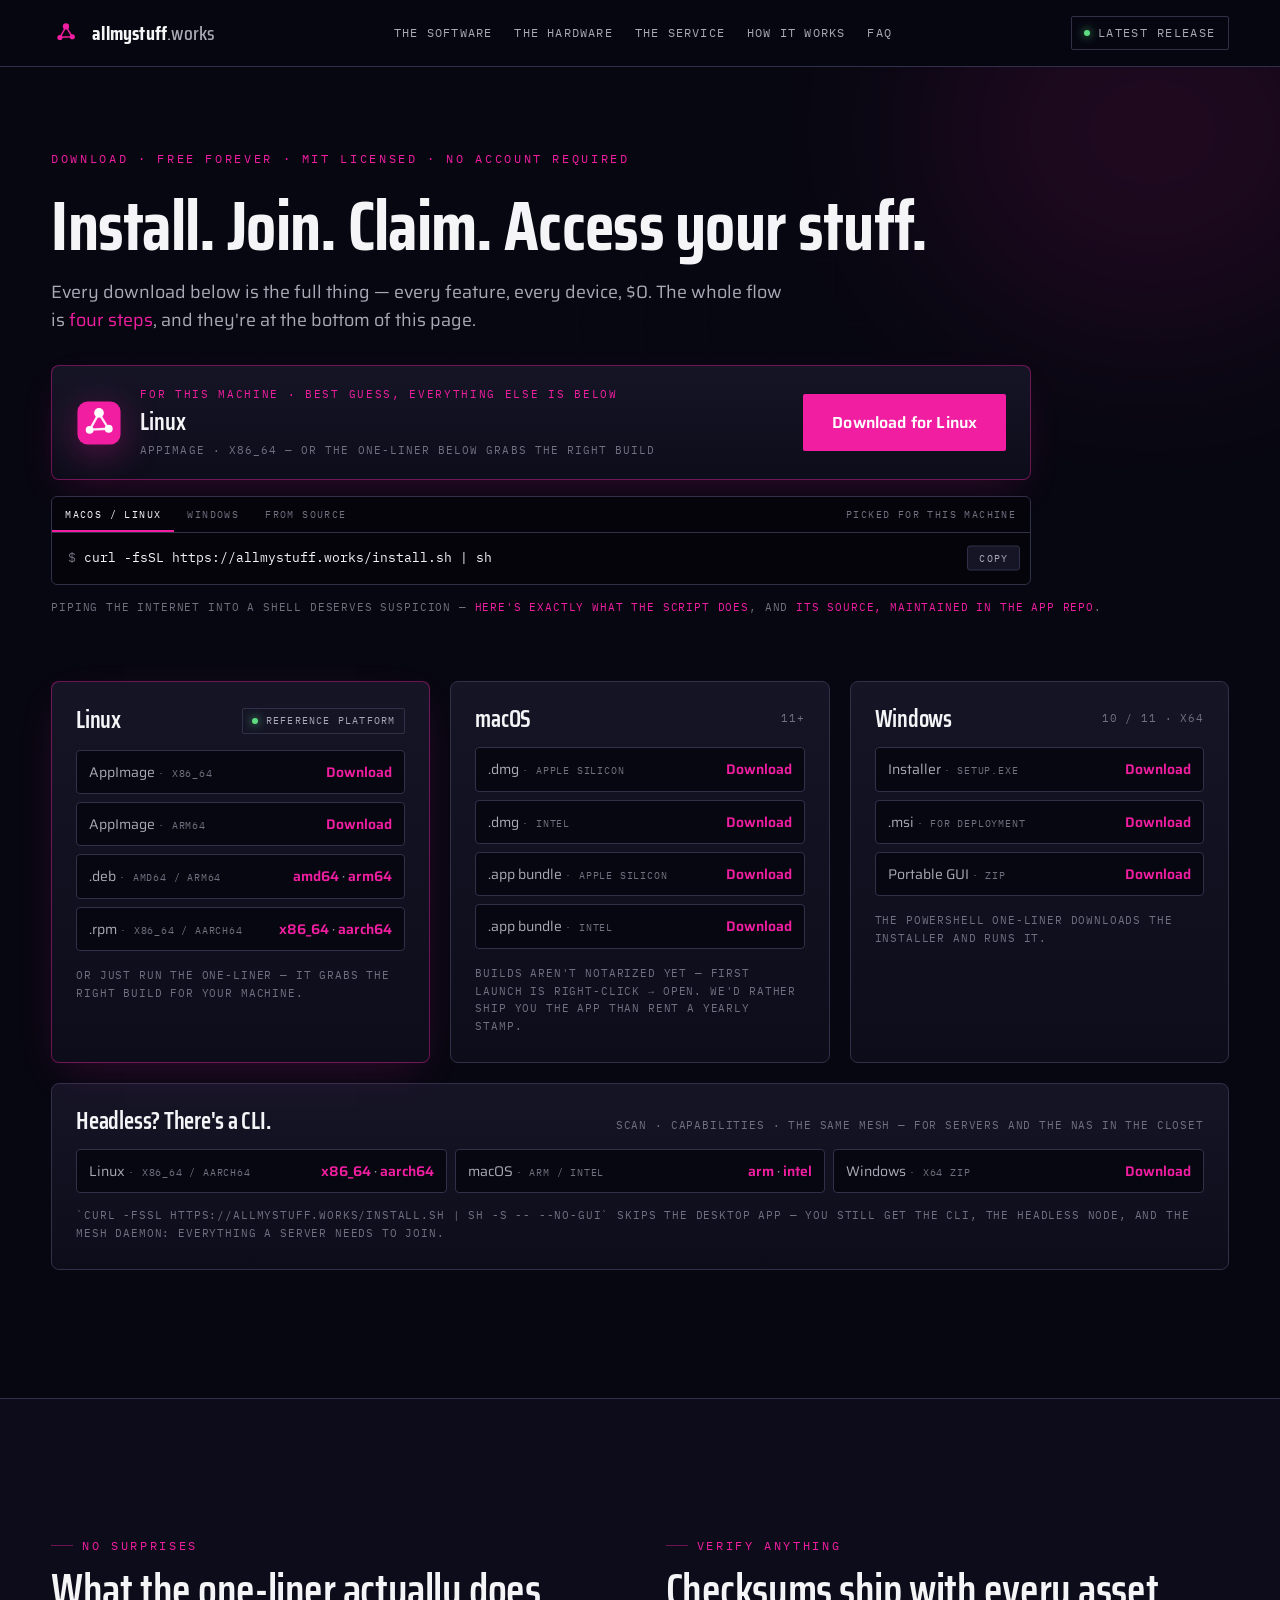
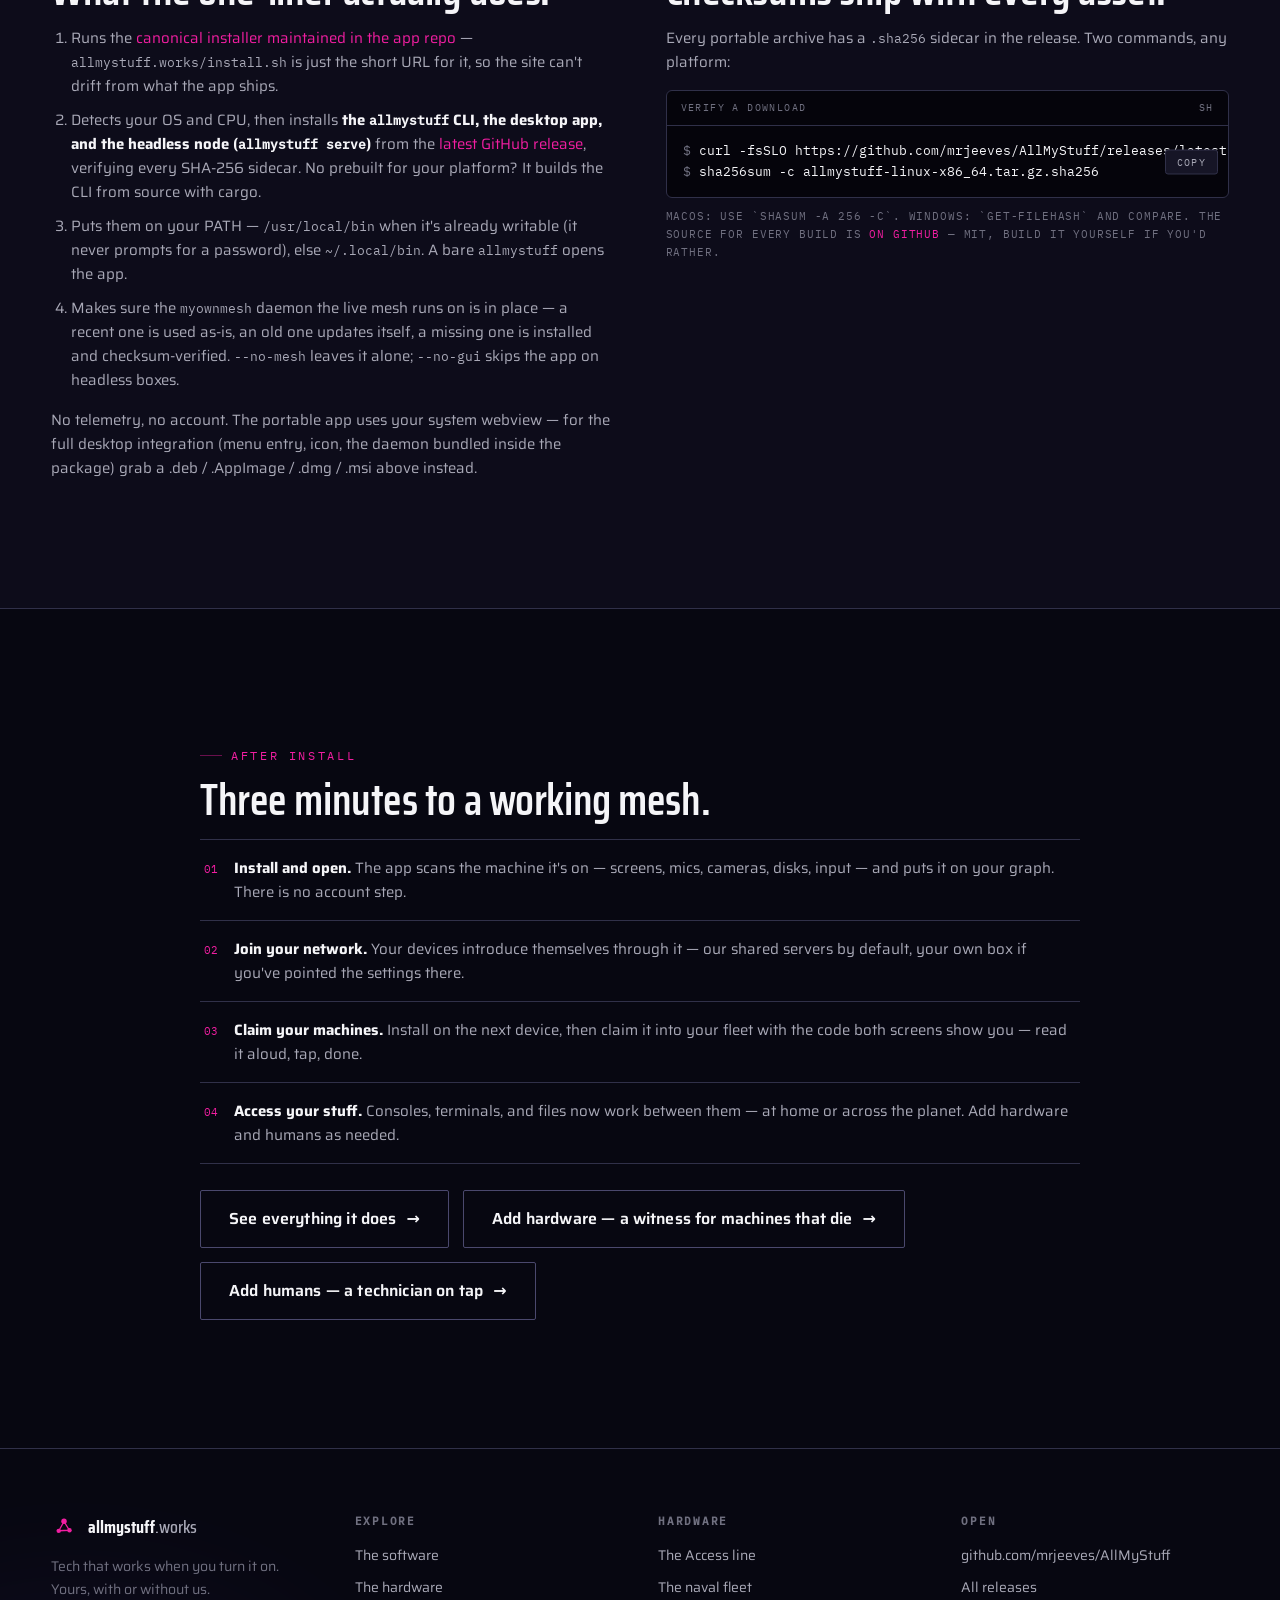
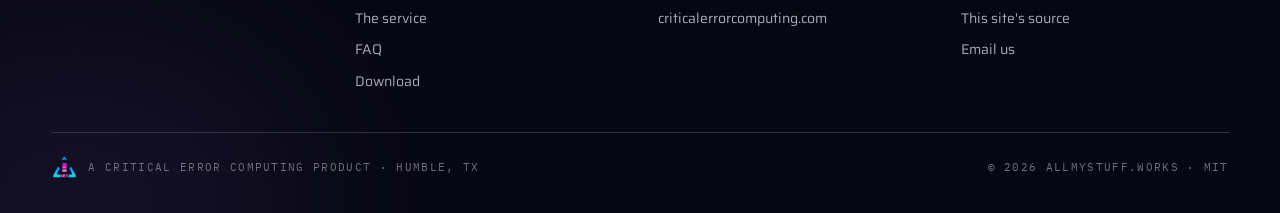
==== download/index.html @ 7040ae55 "Point the contact email at info@cec.direct hello@allmystuff.works → info@cec.direct everywhere: the " ====
<!DOCTYPE html>
<html lang="en">
<head>
<meta charset="utf-8">
<meta name="viewport" content="width=device-width, initial-scale=1">
<title>Download — allmystuff.works</title>
<meta name="description" content="Get AllMyStuff for Linux, macOS, or Windows. Free forever, MIT licensed, no account required. One-line install or direct downloads with checksums.">
<meta name="theme-color" content="#070711">
<link rel="icon" type="image/svg+xml" href="../favicon.svg">
<link rel="icon" sizes="48x48 32x32 16x16" href="../favicon.ico">
<link rel="apple-touch-icon" href="../apple-touch-icon.png">
<meta property="og:type" content="website">
<meta property="og:title" content="Download AllMyStuff — free forever">
<meta property="og:description" content="One app for every machine you own. Linux, macOS, Windows. No account required, no card, MIT licensed.">
<meta property="og:url" content="https://allmystuff.works/download/">
<meta property="og:image" content="https://allmystuff.works/og.png">
<link rel="stylesheet" href="../ds/cec/tokens/fonts.css">
<link rel="stylesheet" href="../ds/cec/tokens/colors.css">
<link rel="stylesheet" href="../ds/cec/tokens/typography.css">
<link rel="stylesheet" href="../ds/cec/tokens/spacing.css">
<link rel="stylesheet" href="../ds/cec/tokens/base.css">
<link rel="stylesheet" href="../ds/cec/styles.css">
<style>
  body { margin: 0; background: oklch(0.135 0.022 285); }
  .dl-card { background: linear-gradient(180deg, var(--surface), var(--bg-2)); border: 1px solid var(--border); border-radius: 8px; padding: 26px 24px; display: flex; flex-direction: column; gap: 16px; }
  .dl-card h3 { font-family: var(--font-display); font-size: 24px; font-weight: 600; margin: 0; }
  .dl-list { display: grid; gap: 8px; }
  .dl-row { display: flex; align-items: center; justify-content: space-between; gap: 12px; padding: 10px 12px; background: var(--bg); border: 1px solid var(--border); border-radius: 4px; font-size: 14px; color: var(--dim); }
  .dl-row a { color: var(--accent); font-weight: 600; white-space: nowrap; }
  .dl-row .meta { font-family: var(--font-mono); font-size: 10px; letter-spacing: 0.08em; text-transform: uppercase; color: var(--faint); }
  .cmd { background: oklch(0.115 0.018 285); border: 1px solid var(--border); border-radius: 6px; overflow: hidden; }
  .cmd .head { display: flex; align-items: center; justify-content: space-between; padding: 9px 14px; border-bottom: 1px solid var(--border); font-family: var(--font-mono); font-size: 10px; letter-spacing: 0.14em; text-transform: uppercase; color: var(--faint); }
  .cmd .body { padding: 15px 16px; font-family: var(--font-mono); font-size: 13px; color: var(--text); overflow-x: auto; white-space: nowrap; }
  .cmd .body .p { color: var(--faint); }
  .note { font-family: var(--font-mono); font-size: 10.5px; letter-spacing: 0.08em; text-transform: uppercase; color: var(--faint); line-height: 1.7; }

  /* ---- Install tabs + copy buttons (the myownmesh.net wiring) ---- */
  #oneliner { margin-top: 30px; max-width: 980px; }
  #for-you:not([hidden]) + #oneliner { margin-top: 16px; }
  .term-tab { appearance: none; background: none; border: none; border-bottom: 2px solid transparent; cursor: pointer; font-family: var(--font-mono); font-size: 10px; letter-spacing: 0.14em; text-transform: uppercase; color: var(--faint); padding: 11px 13px 9px; }
  .term-tab:hover { color: var(--dim); }
  .term-tab[aria-selected="true"] { color: var(--text); border-bottom-color: var(--accent); }
  .term-tab[aria-selected="true"]:hover { color: var(--text); }
  .snippet { display: none; position: relative; }
  .snippet.active { display: block; }
  .snippet .body { padding-right: 96px; }
  .copy-btn { position: absolute; top: 50%; right: 10px; transform: translateY(-50%); appearance: none; background: var(--surface); border: 1px solid var(--border); border-radius: 3px; cursor: pointer; font-family: var(--font-mono); font-size: 10px; letter-spacing: 0.12em; text-transform: uppercase; color: var(--dim); padding: 5px 11px; transition: color var(--dur-fast) ease, border-color var(--dur-fast) ease; }
  .copy-btn:hover { color: var(--text); border-color: var(--border-bright); }
  .copy-btn.copied { color: var(--ok); border-color: var(--ok); }
</style>
</head>
<body>
<div style="min-height: 100vh; background: var(--bg); color: var(--text); font-family: var(--font-body); overflow-x: clip;">

  <!-- ════════ NAV ════════ -->
  <nav style="position: sticky; top: 0; z-index: 50; background: oklch(0.135 0.022 285 / 0.74); backdrop-filter: blur(14px) saturate(1.2); border-bottom: 1px solid var(--border);">
    <div class="wrap" style="display: flex; align-items: center; justify-content: space-between; height: 66px; gap: 18px;">
      <a href="../" style="display: flex; align-items: center; gap: 11px;">
        <svg viewBox="0 0 256 256" aria-hidden="true" style="width: 30px; height: 30px; color: var(--accent);">
          <g stroke="currentColor" stroke-width="13" fill="none" stroke-linecap="round">
            <path d="M128 74 L77 165 M128 74 L181 160 M77 165 L181 160"></path>
          </g>
          <circle cx="128" cy="72" r="27" fill="currentColor"></circle>
          <circle cx="76" cy="166" r="22" fill="currentColor"></circle>
          <circle cx="182" cy="160" r="22" fill="currentColor"></circle>
        </svg>
        <span style="font-family: var(--font-display); font-weight: 700; font-size: 20px; letter-spacing: 0.01em;">allmystuff<span style="color: var(--dim); font-weight: 500;">.works</span></span>
      </a>
      <div style="display: flex; gap: 22px; align-items: center;">
        <a href="../software/" style="font-family: var(--font-mono); font-size: 12px; letter-spacing: 0.1em; text-transform: uppercase; color: var(--dim);">The software</a>
        <a href="../hardware/" style="font-family: var(--font-mono); font-size: 12px; letter-spacing: 0.1em; text-transform: uppercase; color: var(--dim);">The hardware</a>
        <a href="../service/" style="font-family: var(--font-mono); font-size: 12px; letter-spacing: 0.1em; text-transform: uppercase; color: var(--dim);">The service</a>
        <a href="../layers/" style="font-family: var(--font-mono); font-size: 12px; letter-spacing: 0.1em; text-transform: uppercase; color: var(--dim);">How it works</a>
        <a href="../faq/" style="font-family: var(--font-mono); font-size: 12px; letter-spacing: 0.1em; text-transform: uppercase; color: var(--dim);">FAQ</a>
      </div>
      <div style="display: flex; gap: 12px; align-items: center;">
        <a class="chip" href="https://github.com/mrjeeves/AllMyStuff" title="View AllMyStuff on GitHub"><span class="dot"></span><span id="rel-version">latest release</span></a>
      </div>
    </div>
  </nav>

  <!-- ════════ HERO ════════ -->
  <header style="position: relative; padding: clamp(48px, 6vw, 84px) 0 clamp(40px, 5vw, 64px); overflow: hidden;">
    <div class="grid-bg"></div>
    <div class="glow" style="width: 460px; height: 400px; right: -8%; top: -22%; background: var(--accent); opacity: 0.10;"></div>
    <div class="wrap" style="position: relative; z-index: 2;">
      <span class="eyebrow no-rule">Download · free forever · MIT licensed · no account required</span>
      <h1 style="font-family: var(--font-display); font-weight: 700; font-size: clamp(40px, 5.4vw, 76px); line-height: 1.02; letter-spacing: -0.01em; margin: 20px 0 18px; text-wrap: pretty;">Install. Join. Claim. Access your stuff.</h1>
      <p class="lede" style="max-width: 62ch;">Every download below is the full thing — every feature, every device, $0. The whole flow is <a href="#after" style="color: var(--accent);">four steps</a>, and they're at the bottom of this page.</p>

      <!-- For this machine — filled in by the platform sniff at the bottom of the
           page; stays hidden on phones and anything it can't read confidently. -->
      <div id="for-you" hidden style="margin-top: 30px; max-width: 980px;">
        <div style="background: linear-gradient(180deg, var(--surface), var(--bg-2)); border: 1px solid var(--accent-line); border-radius: 8px; padding: 20px 24px; box-shadow: 0 14px 40px -12px oklch(0.64 0.255 350 / 0.2); display: flex; align-items: center; gap: 18px; flex-wrap: wrap;">
          <svg viewBox="0 0 256 256" aria-hidden="true" style="width: 46px; height: 46px; flex-shrink: 0; filter: drop-shadow(0 8px 18px oklch(0.64 0.255 350 / 0.35));">
            <rect x="8" y="8" width="240" height="240" rx="56" fill="var(--accent)"></rect>
            <g stroke="#ffffff" stroke-width="13" fill="none" stroke-linecap="round" opacity="0.9">
              <path d="M128 74 L77 165 M128 74 L181 160 M77 165 L181 160"></path>
            </g>
            <circle cx="128" cy="72" r="27" fill="#ffffff"></circle>
            <circle cx="76" cy="166" r="22" fill="#ffffff"></circle>
            <circle cx="182" cy="160" r="22" fill="#ffffff"></circle>
          </svg>
          <div style="min-width: 0; flex: 1;">
            <div style="font-family: var(--font-mono); font-size: 10.5px; letter-spacing: 0.16em; text-transform: uppercase; color: var(--accent); margin-bottom: 6px;">for this machine · best guess, everything else is below</div>
            <div id="fy-name" style="font-family: var(--font-display); font-size: 24px; font-weight: 600; line-height: 1.1;"></div>
            <div id="fy-meta" style="font-family: var(--font-mono); font-size: 10.5px; letter-spacing: 0.1em; text-transform: uppercase; color: var(--faint); margin-top: 7px;"></div>
          </div>
          <div style="display: flex; gap: 14px; align-items: center; flex-wrap: wrap;">
            <a class="btn btn-primary" id="fy-btn" href="https://github.com/mrjeeves/AllMyStuff/releases/latest">Download</a>
            <a id="fy-alt" hidden href="https://github.com/mrjeeves/AllMyStuff/releases/latest" style="font-family: var(--font-mono); font-size: 11px; letter-spacing: 0.1em; text-transform: uppercase; color: var(--accent);"></a>
          </div>
        </div>
      </div>

      <!-- The one-liner — tabs default to this machine's platform, every snippet
           carries its own copy button. Same wiring as myownmesh.net. -->
      <div id="oneliner" class="cmd">
        <div class="head" style="padding: 0 14px 0 0; flex-wrap: wrap;">
          <div role="tablist" aria-label="Pick your install method" style="display: flex;">
            <button type="button" class="term-tab" data-os="unix" role="tab" aria-selected="true">macOS / Linux</button>
            <button type="button" class="term-tab" data-os="windows" role="tab" aria-selected="false">Windows</button>
            <button type="button" class="term-tab" data-os="source" role="tab" aria-selected="false">From source</button>
          </div>
          <span>picked for this machine</span>
        </div>
        <div class="snippet active" data-os="unix" role="tabpanel" aria-label="macOS / Linux install command">
          <div class="body"><span class="p">$</span> curl -fsSL https://allmystuff.works/install.sh | sh</div>
          <button type="button" class="copy-btn" data-copy="curl -fsSL https://allmystuff.works/install.sh | sh" aria-label="Copy install command">copy</button>
        </div>
        <div class="snippet" data-os="windows" role="tabpanel" aria-label="Windows install command">
          <div class="body"><span class="p">PS&gt;</span> irm https://allmystuff.works/install.ps1 | iex</div>
          <button type="button" class="copy-btn" data-copy="irm https://allmystuff.works/install.ps1 | iex" aria-label="Copy install command">copy</button>
        </div>
        <div class="snippet" data-os="source" role="tabpanel" aria-label="Build from source">
          <div class="body"><span class="p">$</span> git clone https://github.com/mrjeeves/AllMyStuff<br><span class="p">$</span> cd AllMyStuff<br><span class="p">$</span> cargo install --path crates/allmystuff-cli</div>
          <button type="button" class="copy-btn" data-copy="git clone https://github.com/mrjeeves/AllMyStuff&#10;cd AllMyStuff&#10;cargo install --path crates/allmystuff-cli" aria-label="Copy build commands">copy</button>
        </div>
      </div>
      <p class="note" style="margin-top: 14px;">Piping the internet into a shell deserves suspicion — <a href="#script" style="color: var(--accent);">here's exactly what the script does</a>, and <a href="https://github.com/mrjeeves/AllMyStuff/blob/main/scripts/install.sh" style="color: var(--accent);">its source, maintained in the app repo</a>.</p>
    </div>
  </header>

  <!-- ════════ PLATFORMS ════════ -->
  <section class="section" style="padding-top: 0;">
    <div class="wrap">
      <div style="display: grid; grid-template-columns: repeat(auto-fit, minmax(min(320px, 100%), 1fr)); gap: 20px; align-items: stretch;">

        <!-- Linux -->
        <div class="dl-card" style="border-color: var(--accent-line); box-shadow: 0 14px 40px -12px oklch(0.64 0.255 350 / 0.2);">
          <div style="display: flex; align-items: center; justify-content: space-between; gap: 10px;">
            <h3>Linux</h3>
            <span class="chip" style="padding: 4px 9px; font-size: 10px;"><span class="dot"></span>Reference platform</span>
          </div>
          <div class="dl-list">
            <div class="dl-row"><span>AppImage <span class="meta">· x86_64</span></span><a data-asset-end="_amd64.AppImage" href="https://github.com/mrjeeves/AllMyStuff/releases/latest">Download</a></div>
            <div class="dl-row"><span>AppImage <span class="meta">· arm64</span></span><a data-asset-end="_aarch64.AppImage" href="https://github.com/mrjeeves/AllMyStuff/releases/latest">Download</a></div>
            <div class="dl-row"><span>.deb <span class="meta">· amd64 / arm64</span></span><span><a data-asset-end="_amd64.deb" href="https://github.com/mrjeeves/AllMyStuff/releases/latest">amd64</a> · <a data-asset-end="_arm64.deb" href="https://github.com/mrjeeves/AllMyStuff/releases/latest">arm64</a></span></div>
            <div class="dl-row"><span>.rpm <span class="meta">· x86_64 / aarch64</span></span><span><a data-asset-end=".x86_64.rpm" href="https://github.com/mrjeeves/AllMyStuff/releases/latest">x86_64</a> · <a data-asset-end=".aarch64.rpm" href="https://github.com/mrjeeves/AllMyStuff/releases/latest">aarch64</a></span></div>
          </div>
          <p class="note" style="margin: 0;">Or just run the one-liner — it grabs the right build for your machine.</p>
        </div>

        <!-- macOS -->
        <div class="dl-card">
          <div style="display: flex; align-items: center; justify-content: space-between; gap: 10px;">
            <h3>macOS</h3>
            <span class="note">11+</span>
          </div>
          <div class="dl-list">
            <div class="dl-row"><span>.dmg <span class="meta">· Apple silicon</span></span><a data-asset-end="_aarch64.dmg" href="https://github.com/mrjeeves/AllMyStuff/releases/latest">Download</a></div>
            <div class="dl-row"><span>.dmg <span class="meta">· Intel</span></span><a data-asset-end="_x64.dmg" href="https://github.com/mrjeeves/AllMyStuff/releases/latest">Download</a></div>
            <div class="dl-row"><span>.app bundle <span class="meta">· Apple silicon</span></span><a href="https://github.com/mrjeeves/AllMyStuff/releases/latest/download/AllMyStuff_aarch64.app.tar.gz">Download</a></div>
            <div class="dl-row"><span>.app bundle <span class="meta">· Intel</span></span><a href="https://github.com/mrjeeves/AllMyStuff/releases/latest/download/AllMyStuff_x64.app.tar.gz">Download</a></div>
          </div>
          <p class="note" style="margin: 0;">Builds aren't notarized yet — first launch is right-click → Open. We'd rather ship you the app than rent a yearly stamp.</p>
        </div>

        <!-- Windows -->
        <div class="dl-card">
          <div style="display: flex; align-items: center; justify-content: space-between; gap: 10px;">
            <h3>Windows</h3>
            <span class="note">10 / 11 · x64</span>
          </div>
          <div class="dl-list">
            <div class="dl-row"><span>Installer <span class="meta">· setup.exe</span></span><a data-asset-end="-setup.exe" href="https://github.com/mrjeeves/AllMyStuff/releases/latest">Download</a></div>
            <div class="dl-row"><span>.msi <span class="meta">· for deployment</span></span><a data-asset-end="_en-US.msi" href="https://github.com/mrjeeves/AllMyStuff/releases/latest">Download</a></div>
            <div class="dl-row"><span>Portable GUI <span class="meta">· zip</span></span><a href="https://github.com/mrjeeves/AllMyStuff/releases/latest/download/allmystuff-gui-windows-x86_64.zip">Download</a></div>
          </div>
          <p class="note" style="margin: 0;">The PowerShell one-liner downloads the installer and runs it.</p>
        </div>
      </div>

      <!-- CLI -->
      <div style="margin-top: 20px; background: linear-gradient(180deg, var(--surface), var(--bg-2)); border: 1px solid var(--border); border-radius: 8px; padding: 26px 24px;">
        <div style="display: flex; align-items: baseline; justify-content: space-between; gap: 14px; flex-wrap: wrap; margin-bottom: 14px;">
          <h3 style="font-family: var(--font-display); font-size: 24px; font-weight: 600; margin: 0;">Headless? There's a CLI.</h3>
          <span class="note">scan · capabilities · the same mesh — for servers and the NAS in the closet</span>
        </div>
        <div style="display: grid; grid-template-columns: repeat(auto-fit, minmax(min(280px, 100%), 1fr)); gap: 8px;">
          <div class="dl-row"><span>Linux <span class="meta">· x86_64 / aarch64</span></span><span><a href="https://github.com/mrjeeves/AllMyStuff/releases/latest/download/allmystuff-linux-x86_64.tar.gz">x86_64</a> · <a href="https://github.com/mrjeeves/AllMyStuff/releases/latest/download/allmystuff-linux-aarch64.tar.gz">aarch64</a></span></div>
          <div class="dl-row"><span>macOS <span class="meta">· arm / intel</span></span><span><a href="https://github.com/mrjeeves/AllMyStuff/releases/latest/download/allmystuff-macos-aarch64.tar.gz">arm</a> · <a href="https://github.com/mrjeeves/AllMyStuff/releases/latest/download/allmystuff-macos-x86_64.tar.gz">intel</a></span></div>
          <div class="dl-row"><span>Windows <span class="meta">· x64 zip</span></span><a href="https://github.com/mrjeeves/AllMyStuff/releases/latest/download/allmystuff-windows-x86_64.zip">Download</a></div>
        </div>
        <p class="note" style="margin: 14px 0 0;">`curl -fsSL https://allmystuff.works/install.sh | sh -s -- --no-gui` skips the desktop app — you still get the CLI, the headless node, and the mesh daemon: everything a server needs to join.</p>
      </div>
    </div>
  </section>

  <!-- ════════ WHAT THE SCRIPT DOES ════════ -->
  <section id="script" class="section" style="background: var(--bg-2); border-top: 1px solid var(--border); border-bottom: 1px solid var(--border);">
    <div class="wrap" style="display: grid; grid-template-columns: repeat(auto-fit, minmax(min(380px, 100%), 1fr)); gap: clamp(28px, 4vw, 56px);">
      <div>
        <span class="eyebrow">No surprises</span>
        <h2 class="display-m" style="margin: 14px 0 14px;">What the one-liner actually does.</h2>
        <ol style="display: grid; gap: 10px; font-size: 15px; color: var(--dim); line-height: 1.6; padding-left: 20px; margin: 0;">
          <li>Runs the <a href="https://github.com/mrjeeves/AllMyStuff/blob/main/scripts/install.sh" style="color: var(--accent);">canonical installer maintained in the app repo</a> — <code style="font-family: var(--font-mono); font-size: 13px;">allmystuff.works/install.sh</code> is just the short URL for it, so the site can't drift from what the app ships.</li>
          <li>Detects your OS and CPU, then installs <strong style="color: var(--text);">the <code style="font-family: var(--font-mono); font-size: 13px;">allmystuff</code> CLI, the desktop app, and the headless node (<code style="font-family: var(--font-mono); font-size: 13px;">allmystuff serve</code>)</strong> from the <a href="https://github.com/mrjeeves/AllMyStuff/releases/latest" style="color: var(--accent);">latest GitHub release</a>, verifying every SHA-256 sidecar. No prebuilt for your platform? It builds the CLI from source with cargo.</li>
          <li>Puts them on your PATH — <code style="font-family: var(--font-mono); font-size: 13px;">/usr/local/bin</code> when it's already writable (it never prompts for a password), else <code style="font-family: var(--font-mono); font-size: 13px;">~/.local/bin</code>. A bare <code style="font-family: var(--font-mono); font-size: 13px;">allmystuff</code> opens the app.</li>
          <li>Makes sure the <code style="font-family: var(--font-mono); font-size: 13px;">myownmesh</code> daemon the live mesh runs on is in place — a recent one is used as-is, an old one updates itself, a missing one is installed and checksum-verified. <code style="font-family: var(--font-mono); font-size: 13px;">--no-mesh</code> leaves it alone; <code style="font-family: var(--font-mono); font-size: 13px;">--no-gui</code> skips the app on headless boxes.</li>
        </ol>
        <p style="font-size: 15px; color: var(--dim); line-height: 1.6; margin: 16px 0 0;">No telemetry, no account. The portable app uses your system webview — for the full desktop integration (menu entry, icon, the daemon bundled inside the package) grab a .deb / .AppImage / .dmg / .msi above instead.</p>
      </div>
      <div>
        <span class="eyebrow">Verify anything</span>
        <h2 class="display-m" style="margin: 14px 0 14px;">Checksums ship with every asset.</h2>
        <p style="font-size: 15px; color: var(--dim); line-height: 1.6; margin-bottom: 16px;">Every portable archive has a <code style="font-family: var(--font-mono); font-size: 13px;">.sha256</code> sidecar in the release. Two commands, any platform:</p>
        <div class="cmd" style="margin-bottom: 10px;">
          <div class="head"><span>verify a download</span><span>sh</span></div>
          <div class="snippet active">
            <div class="body"><span class="p">$</span> curl -fsSLO https://github.com/mrjeeves/AllMyStuff/releases/latest/download/allmystuff-linux-x86_64.tar.gz.sha256<br><span class="p">$</span> sha256sum -c allmystuff-linux-x86_64.tar.gz.sha256</div>
            <button type="button" class="copy-btn" data-copy="curl -fsSLO https://github.com/mrjeeves/AllMyStuff/releases/latest/download/allmystuff-linux-x86_64.tar.gz.sha256&#10;sha256sum -c allmystuff-linux-x86_64.tar.gz.sha256" aria-label="Copy verify commands">copy</button>
          </div>
        </div>
        <p class="note">macOS: use `shasum -a 256 -c`. Windows: `Get-FileHash` and compare. The source for every build is <a href="https://github.com/mrjeeves/AllMyStuff" style="color: var(--accent);">on GitHub</a> — MIT, build it yourself if you'd rather.</p>
      </div>
    </div>
  </section>

  <!-- ════════ AFTER ════════ -->
  <section id="after" class="section">
    <div class="wrap" style="max-width: min(880px, 92vw);">
      <span class="eyebrow">After install</span>
      <h2 class="display-m" style="margin: 14px 0 18px;">Three minutes to a working mesh.</h2>
      <div style="display: grid; gap: 0; border-top: 1px solid var(--border);">
        <div style="display: flex; gap: 16px; padding: 16px 4px; border-bottom: 1px solid var(--border); align-items: baseline;">
          <span style="font-family: var(--font-mono); font-size: 11px; color: var(--accent); flex-shrink: 0;">01</span>
          <p style="margin: 0; font-size: 15px; color: var(--dim); line-height: 1.6;"><strong style="color: var(--text);">Install and open.</strong> The app scans the machine it's on — screens, mics, cameras, disks, input — and puts it on your graph. There is no account step.</p>
        </div>
        <div style="display: flex; gap: 16px; padding: 16px 4px; border-bottom: 1px solid var(--border); align-items: baseline;">
          <span style="font-family: var(--font-mono); font-size: 11px; color: var(--accent); flex-shrink: 0;">02</span>
          <p style="margin: 0; font-size: 15px; color: var(--dim); line-height: 1.6;"><strong style="color: var(--text);">Join your network.</strong> Your devices introduce themselves through it — our shared servers by default, your own box if you've pointed the settings there.</p>
        </div>
        <div style="display: flex; gap: 16px; padding: 16px 4px; border-bottom: 1px solid var(--border); align-items: baseline;">
          <span style="font-family: var(--font-mono); font-size: 11px; color: var(--accent); flex-shrink: 0;">03</span>
          <p style="margin: 0; font-size: 15px; color: var(--dim); line-height: 1.6;"><strong style="color: var(--text);">Claim your machines.</strong> Install on the next device, then claim it into your fleet with the code both screens show you — read it aloud, tap, done.</p>
        </div>
        <div style="display: flex; gap: 16px; padding: 16px 4px; border-bottom: 1px solid var(--border); align-items: baseline;">
          <span style="font-family: var(--font-mono); font-size: 11px; color: var(--accent); flex-shrink: 0;">04</span>
          <p style="margin: 0; font-size: 15px; color: var(--dim); line-height: 1.6;"><strong style="color: var(--text);">Access your stuff.</strong> Consoles, terminals, and files now work between them — at home or across the planet. Add hardware and humans as needed.</p>
        </div>
      </div>
      <div style="display: flex; gap: 14px; margin-top: 26px; flex-wrap: wrap;">
        <a class="btn btn-ghost" href="../software/">See everything it does <span aria-hidden="true">→</span></a>
        <a class="btn btn-ghost" href="../hardware/">Add hardware — a witness for machines that die <span aria-hidden="true">→</span></a>
        <a class="btn btn-ghost" href="../service/">Add humans — a technician on tap <span aria-hidden="true">→</span></a>
      </div>
    </div>
  </section>

  <!-- ════════ FOOTER ════════ -->
  <footer style="border-top: 1px solid var(--border); padding: clamp(40px, 5vw, 64px) 0 32px; position: relative; overflow: hidden;">
    <div class="glow" style="width: 460px; height: 320px; left: -12%; bottom: -40%; background: var(--violet); opacity: 0.1;"></div>
    <div class="wrap" style="position: relative;">
      <div style="display: grid; grid-template-columns: repeat(auto-fit, minmax(min(240px, 100%), 1fr)); gap: 36px; margin-bottom: 40px;">
        <div>
          <div style="display: flex; align-items: center; gap: 11px; margin-bottom: 14px;">
            <svg viewBox="0 0 256 256" aria-hidden="true" style="width: 26px; height: 26px; color: var(--accent);">
              <g stroke="currentColor" stroke-width="13" fill="none" stroke-linecap="round">
                <path d="M128 74 L77 165 M128 74 L181 160 M77 165 L181 160"></path>
              </g>
              <circle cx="128" cy="72" r="27" fill="currentColor"></circle>
              <circle cx="76" cy="166" r="22" fill="currentColor"></circle>
              <circle cx="182" cy="160" r="22" fill="currentColor"></circle>
            </svg>
            <span style="font-family: var(--font-display); font-weight: 700; font-size: 18px;">allmystuff<span style="color: var(--dim); font-weight: 500;">.works</span></span>
          </div>
          <p style="font-size: 14px; color: var(--faint); max-width: 32ch; line-height: 1.6;">Tech that works when you turn it on. Yours, with or without us.</p>
        </div>
        <div>
          <h4 style="font-family: var(--font-mono); font-size: 11px; letter-spacing: 0.16em; text-transform: uppercase; color: var(--faint); margin-bottom: 14px;">Explore</h4>
          <ul style="list-style: none; display: grid; gap: 9px; font-size: 14px; color: var(--dim);">
            <li><a href="../software/">The software</a></li>
            <li><a href="../hardware/">The hardware</a></li>
            <li><a href="../service/">The service</a></li>
            <li><a href="../faq/">FAQ</a></li>
            <li><a href="../download/">Download</a></li>
          </ul>
        </div>
        <div>
          <h4 style="font-family: var(--font-mono); font-size: 11px; letter-spacing: 0.16em; text-transform: uppercase; color: var(--faint); margin-bottom: 14px;">Hardware</h4>
          <ul style="list-style: none; display: grid; gap: 9px; font-size: 14px; color: var(--dim);">
            <li><a href="../hardware/">The Access line</a></li>
            <li><a href="https://criticalerrorcomputing.com">The naval fleet</a></li>
            <li><a href="https://criticalerrorcomputing.com">criticalerrorcomputing.com</a></li>
          </ul>
        </div>
        <div>
          <h4 style="font-family: var(--font-mono); font-size: 11px; letter-spacing: 0.16em; text-transform: uppercase; color: var(--faint); margin-bottom: 14px;">Open</h4>
          <ul style="list-style: none; display: grid; gap: 9px; font-size: 14px; color: var(--dim);">
            <li><a href="https://github.com/mrjeeves/AllMyStuff">github.com/mrjeeves/AllMyStuff</a></li>
            <li><a href="https://github.com/mrjeeves/AllMyStuff/releases">All releases</a></li>
            <li><a href="https://github.com/mrjeeves/allmystuff.works">This site's source</a></li>
            <li><a href="mailto:info@cec.direct">Email us</a></li>
          </ul>
        </div>
      </div>
      <div style="display: flex; align-items: center; justify-content: space-between; gap: 16px; flex-wrap: wrap; padding-top: 22px; border-top: 1px solid var(--border);">
        <div style="display: flex; align-items: center; gap: 10px;">
          <img src="../assets/cec-logo.png" alt="Critical Error Computing" style="height: 26px; width: auto;">
          <span style="font-family: var(--font-mono); font-size: 11px; letter-spacing: 0.12em; text-transform: uppercase; color: var(--faint);">A Critical Error Computing product · Humble, TX</span>
        </div>
        <span style="font-family: var(--font-mono); font-size: 11px; letter-spacing: 0.12em; text-transform: uppercase; color: var(--faint);">© 2026 allmystuff.works · MIT</span>
      </div>
    </div>
  </footer>
</div>

<script>
(function () {
  "use strict";
  // "For this machine" — a best guess from the user agent, never load-bearing.
  // Phones, ChromeOS, and anything ambiguous keep the card hidden; the asset
  // upgrader below turns the button into a direct download when it can.
  var box = document.getElementById("for-you");
  if (!box) return;
  var ua = navigator.userAgent || "";
  if (/Android|iPhone|iPad|iPod|Mobile|CrOS/i.test(ua)) return;
  if (/Macintosh/i.test(ua) && navigator.maxTouchPoints > 1) return; // iPad in a trenchcoat
  var pick = null;
  if (/Windows/i.test(ua)) {
    pick = { name: "Windows", meta: "installer · setup.exe · windows 10 / 11 · x64", btn: "Download for Windows", end: "-setup.exe" };
  } else if (/Macintosh|Mac OS X/i.test(ua)) {
    pick = { name: "macOS", meta: ".dmg · apple silicon · macos 11+", btn: "Download for macOS", end: "_aarch64.dmg",
             alt: { text: "Intel Mac? The x64 .dmg →", end: "_x64.dmg" } };
  } else if (/Linux|X11/i.test(ua)) {
    var arm = /aarch64|arm64/i.test(ua);
    pick = { name: "Linux", meta: "appimage · " + (arm ? "arm64" : "x86_64") + " — or the one-liner below grabs the right build", btn: "Download for Linux", end: arm ? "_aarch64.AppImage" : "_amd64.AppImage" };
  }
  if (!pick) return;
  document.getElementById("fy-name").textContent = pick.name;
  document.getElementById("fy-meta").textContent = pick.meta;
  var btn = document.getElementById("fy-btn");
  btn.textContent = pick.btn;
  btn.setAttribute("data-asset-end", pick.end);
  if (pick.alt) {
    var alt = document.getElementById("fy-alt");
    alt.textContent = pick.alt.text;
    alt.setAttribute("data-asset-end", pick.alt.end);
    alt.hidden = false;
  }
  box.hidden = false;
})();

(function () {
  "use strict";
  // Install tabs + copy buttons — the same wiring myownmesh.net uses:
  // tabs carry data-os and default to this machine's platform; every
  // snippet's copy button carries its exact command in data-copy.
  function wireInstallTabs() {
    var tabs = document.querySelectorAll(".term-tab");
    var snips = document.querySelectorAll(".snippet[data-os]");
    if (!tabs.length) return;
    function activate(os) {
      tabs.forEach(function (t) {
        t.setAttribute("aria-selected", t.dataset.os === os ? "true" : "false");
      });
      snips.forEach(function (s) { s.classList.toggle("active", s.dataset.os === os); });
    }
    tabs.forEach(function (t) {
      t.addEventListener("click", function () { activate(t.dataset.os); });
    });
    var ua = (navigator.userAgentData && navigator.userAgentData.platform) || navigator.platform || navigator.userAgent || "";
    activate(/win/i.test(ua) ? "windows" : "unix");
  }
  function wireCopyButtons() {
    function fallback(text) {
      var ta = document.createElement("textarea");
      ta.value = text;
      ta.style.cssText = "position:fixed;top:-9999px";
      document.body.appendChild(ta);
      ta.select();
      var ok = false;
      try { ok = document.execCommand("copy"); } catch (e) {}
      ta.remove();
      return ok;
    }
    document.querySelectorAll(".copy-btn").forEach(function (btn) {
      btn.dataset.label = btn.textContent;
      btn.addEventListener("click", function () {
        var text = btn.dataset.copy || "";
        if (!text) return;
        var finish = function (ok) {
          btn.textContent = ok ? "copied" : "press ⌘C";
          btn.classList.add("copied");
          clearTimeout(btn._copyTimer);
          btn._copyTimer = setTimeout(function () {
            btn.textContent = btn.dataset.label;
            btn.classList.remove("copied");
          }, 1500);
        };
        if (navigator.clipboard && navigator.clipboard.writeText) {
          navigator.clipboard.writeText(text).then(function () { finish(true); }, function () { finish(fallback(text)); });
        } else {
          finish(fallback(text));
        }
      });
    });
  }
  wireInstallTabs();
  wireCopyButtons();
})();

(function () {
  "use strict";
  // Progressive enhancement: resolve versioned asset links from the latest
  // release so the buttons download directly. If the API is unreachable,
  // every link already points at the releases page.
  fetch("https://api.github.com/repos/mrjeeves/AllMyStuff/releases/latest")
    .then(function (r) { if (!r.ok) throw new Error(r.status); return r.json(); })
    .then(function (rel) {
      var v = document.getElementById("rel-version");
      if (v && rel.tag_name) v.textContent = rel.tag_name + " · latest";
      var links = document.querySelectorAll("a[data-asset-end]");
      links.forEach(function (a) {
        var end = a.getAttribute("data-asset-end");
        var hit = (rel.assets || []).find(function (x) { return x.name.endsWith(end); });
        if (hit) a.href = hit.browser_download_url;
      });
    })
    .catch(function () { /* static fallbacks stand */ });
})();
</script>
</body>
</html>
---- ds/cec/tokens/fonts.css ----
/* ============================================================
   CEC — Self-hosted webfonts (subset: latin)
   Saira Condensed = display · Saira = body · IBM Plex Mono = technical
   ============================================================ */

@font-face {
  font-family: 'IBM Plex Mono';
  font-style: normal; font-weight: 400; font-display: swap;
  src: url(../assets/fonts/font-ibm-plex-mono-400.woff2) format('woff2');
}
@font-face {
  font-family: 'IBM Plex Mono';
  font-style: normal; font-weight: 500; font-display: swap;
  src: url(../assets/fonts/font-ibm-plex-mono-500.woff2) format('woff2');
}

@font-face {
  font-family: 'Saira';
  font-style: normal; font-weight: 400; font-stretch: 100%; font-display: swap;
  src: url(../assets/fonts/font-saira-400.woff2) format('woff2');
}
@font-face {
  font-family: 'Saira';
  font-style: normal; font-weight: 500; font-stretch: 100%; font-display: swap;
  src: url(../assets/fonts/font-saira-500.woff2) format('woff2');
}
@font-face {
  font-family: 'Saira';
  font-style: normal; font-weight: 600; font-stretch: 100%; font-display: swap;
  src: url(../assets/fonts/font-saira-600.woff2) format('woff2');
}
@font-face {
  font-family: 'Saira';
  font-style: normal; font-weight: 700; font-stretch: 100%; font-display: swap;
  src: url(../assets/fonts/font-saira-700.woff2) format('woff2');
}

@font-face {
  font-family: 'Saira Condensed';
  font-style: normal; font-weight: 400; font-display: swap;
  src: url(../assets/fonts/font-saira-condensed-400.woff2) format('woff2');
}
@font-face {
  font-family: 'Saira Condensed';
  font-style: normal; font-weight: 500; font-display: swap;
  src: url(../assets/fonts/font-saira-condensed-500.woff2) format('woff2');
}
@font-face {
  font-family: 'Saira Condensed';
  font-style: normal; font-weight: 600; font-display: swap;
  src: url(../assets/fonts/font-saira-condensed-600.woff2) format('woff2');
}
@font-face {
  font-family: 'Saira Condensed';
  font-style: normal; font-weight: 700; font-display: swap;
  src: url(../assets/fonts/font-saira-condensed-700.woff2) format('woff2');
}
---- ds/cec/tokens/colors.css ----
/* ============================================================
   CEC — Color tokens
   Canvas: deep indigo-black with a faint purple cast.
   Accent: magenta primary + violet ambient.
   All values in oklch (the store's native color space).
   ============================================================ */

:root {
  /* ---- Canvas / surfaces (raised in steps) ---- */
  --bg:            oklch(0.135 0.022 285);  /* page base */
  --bg-2:          oklch(0.165 0.028 285);  /* sunk panels, sections */
  --surface:       oklch(0.205 0.034 285);  /* cards */
  --surface-2:     oklch(0.245 0.040 285);  /* raised card / hover */
  --border:        oklch(0.32 0.045 285);   /* hairlines */
  --border-bright: oklch(0.42 0.06 285);    /* emphasized edges */

  /* ---- Ink (text on dark) ---- */
  --text:  oklch(0.97 0.004 285);  /* primary text, near-white */
  --dim:   oklch(0.74 0.02 285);   /* secondary / body-on-card */
  --faint: oklch(0.55 0.025 285);  /* tertiary / mono labels */

  /* ---- Accents ---- */
  --accent:      oklch(0.64 0.255 350);                          /* CEC magenta */
  --accent-soft: color-mix(in oklch, var(--accent) 16%, transparent);  /* tints/fills */
  --accent-line: color-mix(in oklch, var(--accent) 42%, transparent);  /* accent hairline */
  --violet:      oklch(0.62 0.20 292);     /* ambient glow / secondary accent */
  --violet-soft: oklch(0.62 0.20 292 / 0.14);
  --bronze:      oklch(0.74 0.085 72);     /* trust badges / warranty seals */

  /* ---- Semantic status ---- */
  --ok:    oklch(0.80 0.17 150);   /* online / pass / green */
  --warn:  oklch(0.78 0.16 75);    /* caution / "standard" / amber */

  /* ---- Device telemetry gauge colors (KVM / live cards) ---- */
  --g-cpu: oklch(0.74 0.17 58);    /* orange */
  --g-gpu: oklch(0.80 0.17 150);   /* green */
  --g-mem: oklch(0.72 0.14 245);   /* blue */
  --g-red: oklch(0.60 0.24 25);    /* jog-dial red */

  /* ---- Glitch RGB-split channels (brand motion accent) ---- */
  --glitch-cyan:    oklch(0.75 0.15 195);
  --glitch-magenta: var(--accent);

  /* ---- Selection ---- */
  --selection-bg: var(--accent);
  --selection-fg: #ffffff;
}

::selection { background: var(--selection-bg); color: var(--selection-fg); }
---- ds/cec/tokens/typography.css ----
/* ============================================================
   CEC — Typography tokens
   Display = Saira Condensed (tight, military signage feel)
   Body    = Saira (humanist, technical but warm)
   Mono    = IBM Plex Mono (labels, eyebrows, telemetry, prices)
   ============================================================ */

:root {
  /* ---- Families ---- */
  --font-display: "Saira Condensed", "Arial Narrow", sans-serif;
  --font-body:    "Saira", system-ui, sans-serif;
  --font-mono:    "IBM Plex Mono", ui-monospace, monospace;

  /* ---- Weights ---- */
  --fw-regular: 400;   /* @kind font */
  --fw-medium:  500;   /* @kind font */
  --fw-semibold: 600;  /* @kind font */
  --fw-bold:    700;   /* @kind font */

  /* ---- Fluid display scale (clamp: min, vw, max) ---- */
  --display-xl: clamp(48px, 7.2vw, 104px);  /* @kind font */
  --display-l:  clamp(38px, 5vw, 68px);     /* @kind font */
  --display-m:  clamp(28px, 3.4vw, 44px);   /* @kind font */
  --display-s:  clamp(22px, 2.4vw, 30px);   /* @kind font */

  /* ---- Body sizes ---- */
  --text-lede:  clamp(17px, 1.4vw, 21px);   /* @kind font */
  --text-body:  17px;   /* @kind font */
  --text-sm:    15px;   /* @kind font */
  --text-xs:    13px;   /* @kind font */

  /* ---- Mono / label sizes ---- */
  --mono-eyebrow: 12px;   /* @kind font */
  --mono-label:   11px;   /* @kind font */
  --mono-micro:   10px;   /* @kind font */

  /* ---- Line heights ---- */
  --lh-display: 0.98;   /* @kind font */
  --lh-body:    1.6;    /* @kind font */
  --lh-snug:    1.3;    /* @kind font */

  /* ---- Tracking ---- */
  --ls-display: -0.01em;  /* @kind font */
  --ls-eyebrow: 0.22em;   /* @kind font */
  --ls-label:   0.14em;   /* @kind font */
}
---- ds/cec/tokens/spacing.css ----
/* ============================================================
   CEC — Spacing, radii, borders, shadows, motion
   The CEC surface language: SHARP. Small radii (2px buttons,
   4–8px cards). Hairline borders that brighten on hover.
   Deep ambient drop-shadows + accent glows, never soft pillows.
   ============================================================ */

:root {
  /* ---- Spacing scale (4px base) ---- */
  --space-1: 4px;
  --space-2: 8px;
  --space-3: 12px;
  --space-4: 16px;
  --space-5: 22px;
  --space-6: 28px;
  --space-7: 40px;
  --space-8: 56px;
  --space-9: 80px;
  --space-section: clamp(72px, 10vw, 140px);  /* vertical section rhythm */

  /* ---- Content widths ---- */
  --wrap:        min(1240px, 92vw);   /* @kind spacing */
  --wrap-narrow: min(960px, 92vw);    /* @kind spacing */

  /* ---- Radii (deliberately tight — this is hardware, not a SaaS pill) ---- */
  --r-xs:  2px;   /* buttons, chips, tags, flags */
  --r-sm:  4px;   /* small cards, inputs, icon tiles */
  --r-md:  6px;   /* panels, tables, consoles */
  --r-lg:  8px;   /* hero cards, product cards, modals */
  --r-xl:  16px;  /* hardware/device bodies */
  --r-round: 999px;

  /* ---- Borders ---- */
  --bd:        1px solid var(--border);
  --bd-bright: 1px solid var(--border-bright);
  --bd-accent: 1px solid var(--accent-line);

  /* ---- Shadows: ambient depth ---- */
  --shadow-card: 0 30px 70px -40px oklch(0 0 0 / 0.9);
  --shadow-panel: 0 40px 90px -40px #000;
  --shadow-pop:  0 26px 54px -18px #000;
  --shadow-inset-hi: 0 1px 0 oklch(0.45 0.01 285 / 0.6) inset;

  /* ---- Accent glow shadows (hover/featured/CTA) ---- */
  --glow-accent: 0 14px 40px -12px var(--accent);
  --glow-violet: 0 0 24px color-mix(in oklch, var(--violet) 42%, transparent);
  --ring-accent: 0 0 0 1px var(--accent-line);

  /* ---- Texture ---- */
  --grid-cell: 64px;       /* @kind spacing */
  --grid-opacity: 0.5;     /* @kind other */
  --glow-opacity: 1;       /* @kind other */

  /* ---- Motion ---- */
  --ease-out: cubic-bezier(.2, .8, .2, 1);   /* @kind other */
  --ease-in-out: ease-in-out;   /* @kind other */
  --dur-fast: .15s;   /* @kind other */
  --dur-base: .25s;   /* @kind other */
  --dur-slow: .4s;    /* @kind other */
  --lift: translateY(-2px);   /* @kind other */
  --lift-card: translateY(-3px);   /* @kind other */
}
---- ds/cec/tokens/base.css ----
/* ============================================================
   CEC — Base element styles + brand atoms
   Resets, body defaults, and the reusable utility/atom classes
   used across the site (eyebrow, btn, chip, display scale, grid-bg).
   ============================================================ */

* { box-sizing: border-box; margin: 0; padding: 0; }
html { scroll-behavior: smooth; }

body {
  background: var(--bg);
  color: var(--text);
  font-family: var(--font-body);
  font-size: var(--text-body);
  line-height: var(--lh-body);
  -webkit-font-smoothing: antialiased;
  overflow-x: clip;
}

a { color: inherit; text-decoration: none; }

/* ---- Headings ---- */
h1, h2, h3 {
  font-family: var(--font-display);
  font-weight: var(--fw-semibold);
  line-height: var(--lh-display);
  letter-spacing: var(--ls-display);
  text-wrap: balance;
}

/* ---- Display scale ---- */
.display-xl { font-family: var(--font-display); font-size: var(--display-xl); font-weight: var(--fw-bold); line-height: var(--lh-display); letter-spacing: var(--ls-display); text-wrap: pretty; }
.display-l  { font-family: var(--font-display); font-size: var(--display-l);  font-weight: var(--fw-semibold); line-height: var(--lh-display); letter-spacing: var(--ls-display); }
.display-m  { font-family: var(--font-display); font-size: var(--display-m);  font-weight: var(--fw-semibold); line-height: var(--lh-display); }
.display-s  { font-family: var(--font-display); font-size: var(--display-s);  font-weight: var(--fw-semibold); line-height: var(--lh-snug); }

.lede {
  font-size: var(--text-lede);
  color: var(--dim);
  line-height: 1.55;
  max-width: 56ch;
  text-wrap: pretty;
}
.mono { font-family: var(--font-mono); }

/* ---- Eyebrow (mono kicker with accent rule) ---- */
.eyebrow {
  font-family: var(--font-mono);
  font-size: var(--mono-eyebrow);
  letter-spacing: var(--ls-eyebrow);
  text-transform: uppercase;
  color: var(--accent);
  display: inline-flex;
  align-items: center;
  gap: 9px;
}
.eyebrow::before {
  content: "";
  width: 22px; height: 1px;
  background: var(--accent-line);
}
.eyebrow.no-rule::before { display: none; }

.kicker-tag {
  font-family: var(--font-mono);
  font-size: var(--mono-label);
  letter-spacing: 0.18em;
  text-transform: uppercase;
  color: var(--faint);
}

/* ---- Layout helpers ---- */
.wrap { width: var(--wrap); margin: 0 auto; }
.wrap-narrow { width: var(--wrap-narrow); margin: 0 auto; }
.section { padding: var(--space-section) 0; position: relative; }

/* ---- Background texture layers (brand motif) ---- */
.grid-bg {
  position: absolute; inset: 0;
  background-image:
    linear-gradient(to right, oklch(0.5 0.05 285 / 0.05) 1px, transparent 1px),
    linear-gradient(to bottom, oklch(0.5 0.05 285 / 0.05) 1px, transparent 1px);
  background-size: var(--grid-cell) var(--grid-cell);
  opacity: var(--grid-opacity);
  pointer-events: none;
  mask-image: radial-gradient(ellipse 90% 80% at 50% 40%, black, transparent 80%);
}
.glow {
  position: absolute; border-radius: 50%;
  filter: blur(90px);
  pointer-events: none;
  opacity: var(--glow-opacity);
}

/* ---- Buttons ---- */
.btn {
  font-family: var(--font-body);
  font-weight: var(--fw-semibold);
  font-size: 16px;
  letter-spacing: 0.01em;
  padding: 15px 28px;
  border-radius: var(--r-xs);
  border: 1px solid transparent;
  cursor: pointer;
  display: inline-flex;
  align-items: center;
  gap: 10px;
  transition: transform var(--dur-fast) ease, box-shadow var(--dur-base) ease, background var(--dur-base) ease, border-color var(--dur-base) ease;
  white-space: nowrap;
}
.btn-primary { background: var(--accent); color: #fff; }
.btn-primary:hover { transform: var(--lift); box-shadow: var(--glow-accent), 0 0 0 1px var(--accent-line); }
.btn-ghost { background: transparent; color: var(--text); border-color: var(--border-bright); }
.btn-ghost:hover { border-color: var(--text); transform: var(--lift); }
.btn-sm { padding: 11px 18px; font-size: 14px; }
.btn-ic { display: inline-flex; align-items: center; }
.btn-ic svg { width: 18px; height: 18px; }

/* "Talk to a human" pulse — subtle site-wide cue on rep buttons */
.rep-cue { animation: repCue 3s ease-in-out infinite; }
.rep-cue:hover { animation: none; }
@keyframes repCue {
  0%, 100% { box-shadow: 0 0 6px -3px var(--accent); }
  50%      { box-shadow: 0 0 12px 1px var(--accent-soft), 0 0 24px -3px var(--accent); }
}
@media (prefers-reduced-motion: reduce) {
  .rep-cue { animation: none; box-shadow: 0 0 10px 0 var(--accent-soft), 0 0 16px -4px var(--accent); }
}

/* ---- Chip (mono status pill) ---- */
.chip {
  font-family: var(--font-mono);
  font-size: 12px;
  letter-spacing: 0.12em;
  text-transform: uppercase;
  padding: 6px 12px;
  border: var(--bd);
  border-radius: var(--r-xs);
  color: var(--dim);
  display: inline-flex;
  align-items: center;
  gap: 8px;
}
.chip .dot { width: 6px; height: 6px; border-radius: 50%; background: var(--ok); box-shadow: 0 0 10px var(--ok); }

/* ---- Form field focus ---- */
.cec-field:focus { outline: none; border-color: var(--accent) !important; }
.cec-field::placeholder { color: var(--faint); }

/* ---- Glitch word (brand wink) ---- */
.gw { position: relative; display: inline; }
.gw.glitching {
  display: inline-block;
  animation: gword .26s steps(2, jump-none) 1;
}
@keyframes gword {
  0%   { text-shadow: -2px 0 var(--glitch-cyan), 2px 0 var(--accent); transform: translateX(1px); }
  25%  { text-shadow: 2px 0 var(--glitch-cyan), -2px 0 var(--accent); transform: translateX(-1px) skewX(-4deg); }
  50%  { text-shadow: -1px 0 var(--glitch-cyan), 1px 0 var(--accent); transform: translateX(0); clip-path: inset(12% 0 31% 0); }
  75%  { text-shadow: 1px 0 var(--glitch-cyan), -1px 0 var(--accent); clip-path: none; }
  100% { text-shadow: none; transform: none; }
}
@media (prefers-reduced-motion: reduce) { .gw.glitching { animation: none; } }
---- ds/cec/styles.css ----
/* ============================================================
   Critical Error Computing — Design System
   Global stylesheet entry point. Consumers link THIS file.
   Import order: fonts → tokens → base element styles.
   ============================================================ */

@import "tokens/fonts.css";
@import "tokens/colors.css";
@import "tokens/typography.css";
@import "tokens/spacing.css";
@import "tokens/base.css";
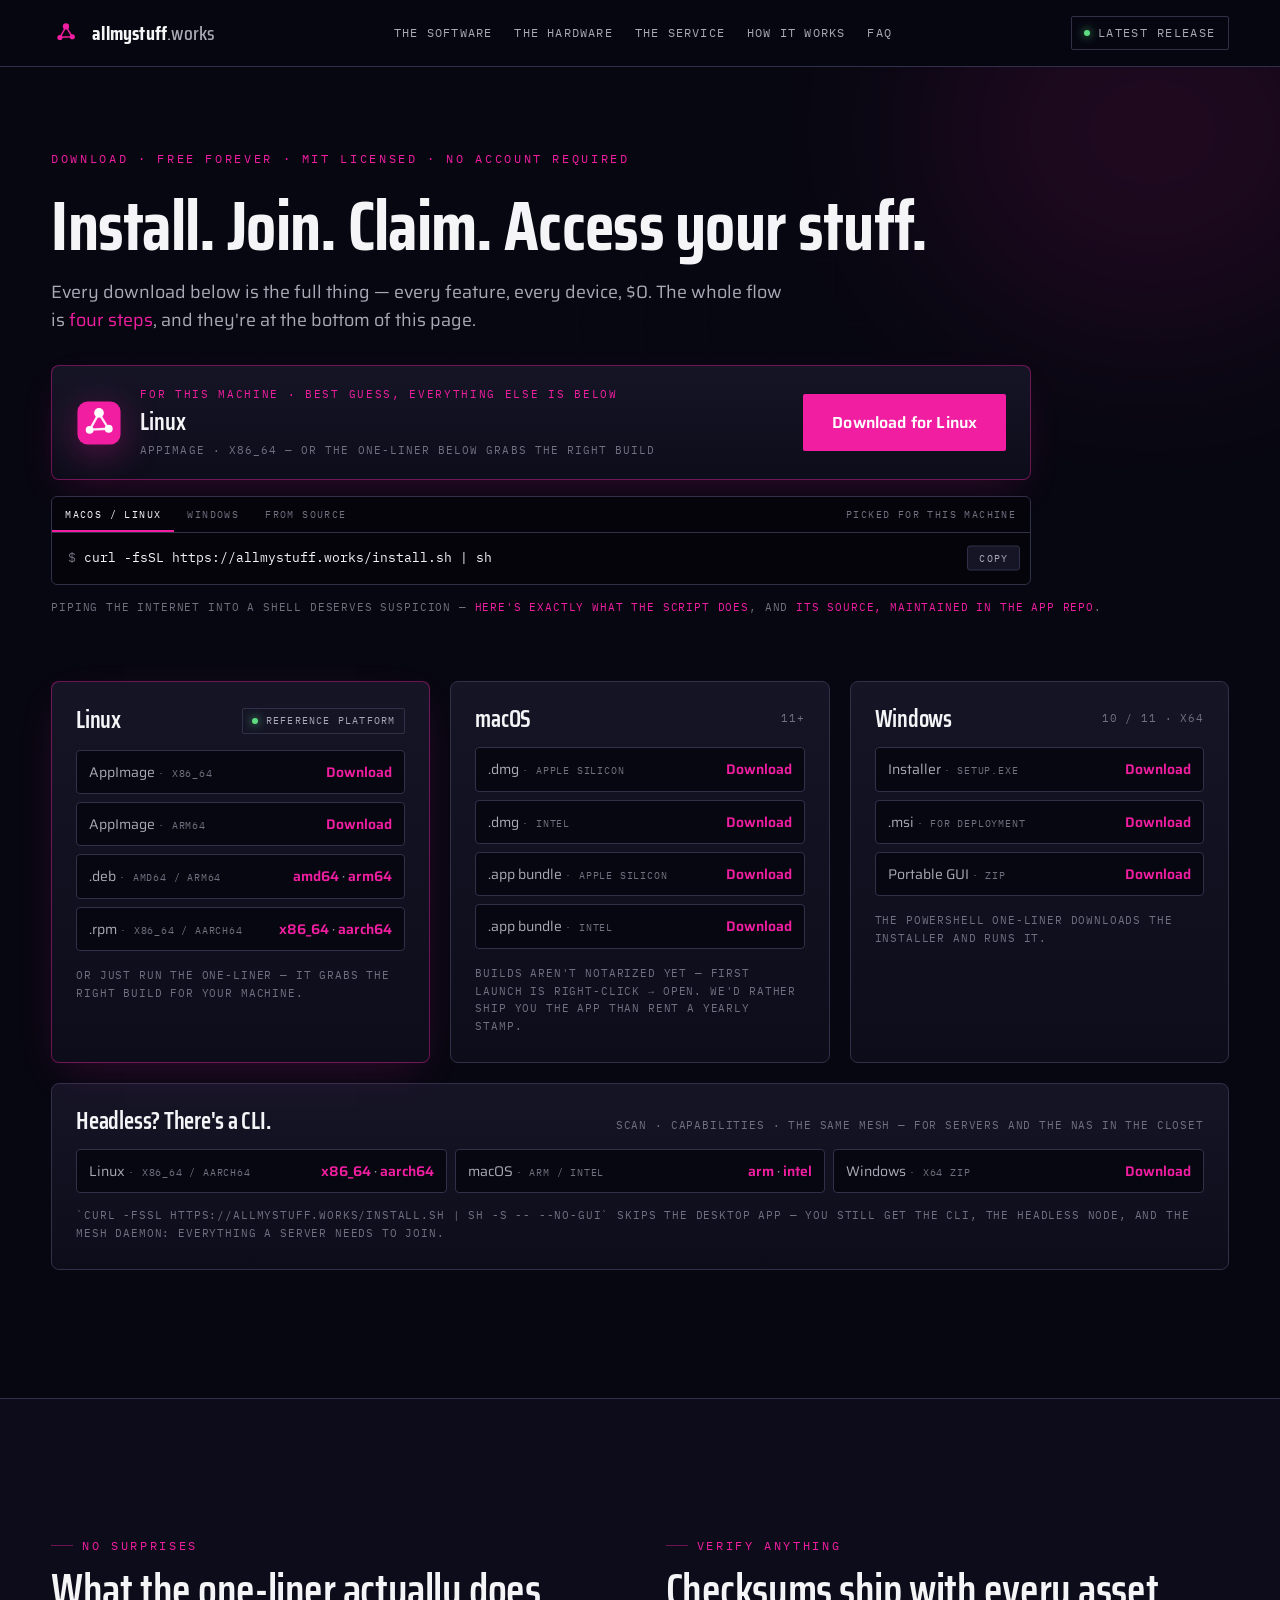
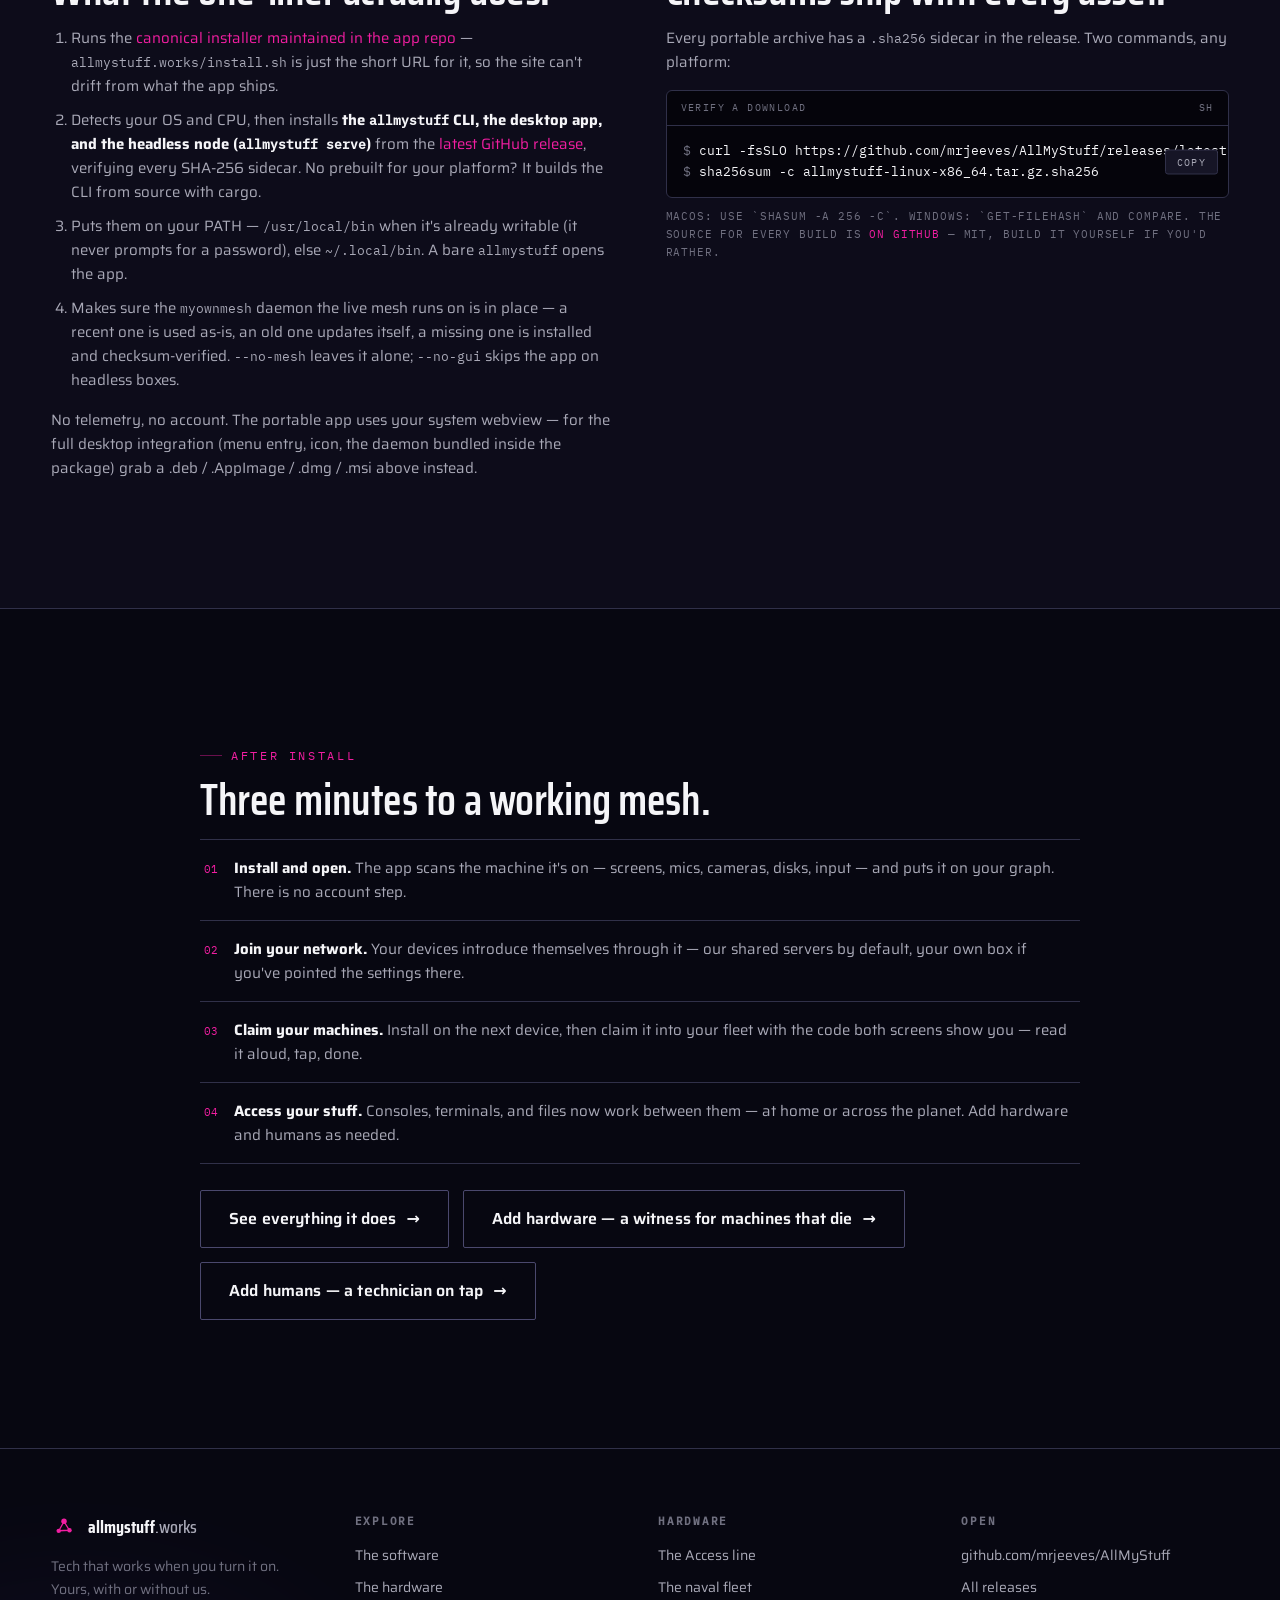
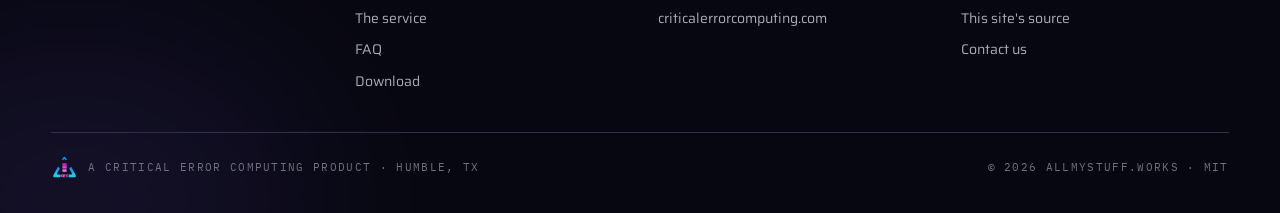
==== commit db0c6311: "Contact points go to the CEC contact page instead Second thoughts on the mailto: every contact link " ====
--- a/download/index.html
+++ b/download/index.html
@@ -311,7 +311,7 @@
             <li><a href="https://github.com/mrjeeves/AllMyStuff">github.com/mrjeeves/AllMyStuff</a></li>
             <li><a href="https://github.com/mrjeeves/AllMyStuff/releases">All releases</a></li>
             <li><a href="https://github.com/mrjeeves/allmystuff.works">This site's source</a></li>
-            <li><a href="mailto:info@cec.direct">Email us</a></li>
+            <li><a href="https://www.criticalerrorcomputing.com/pages/contact">Contact us</a></li>
           </ul>
         </div>
       </div>
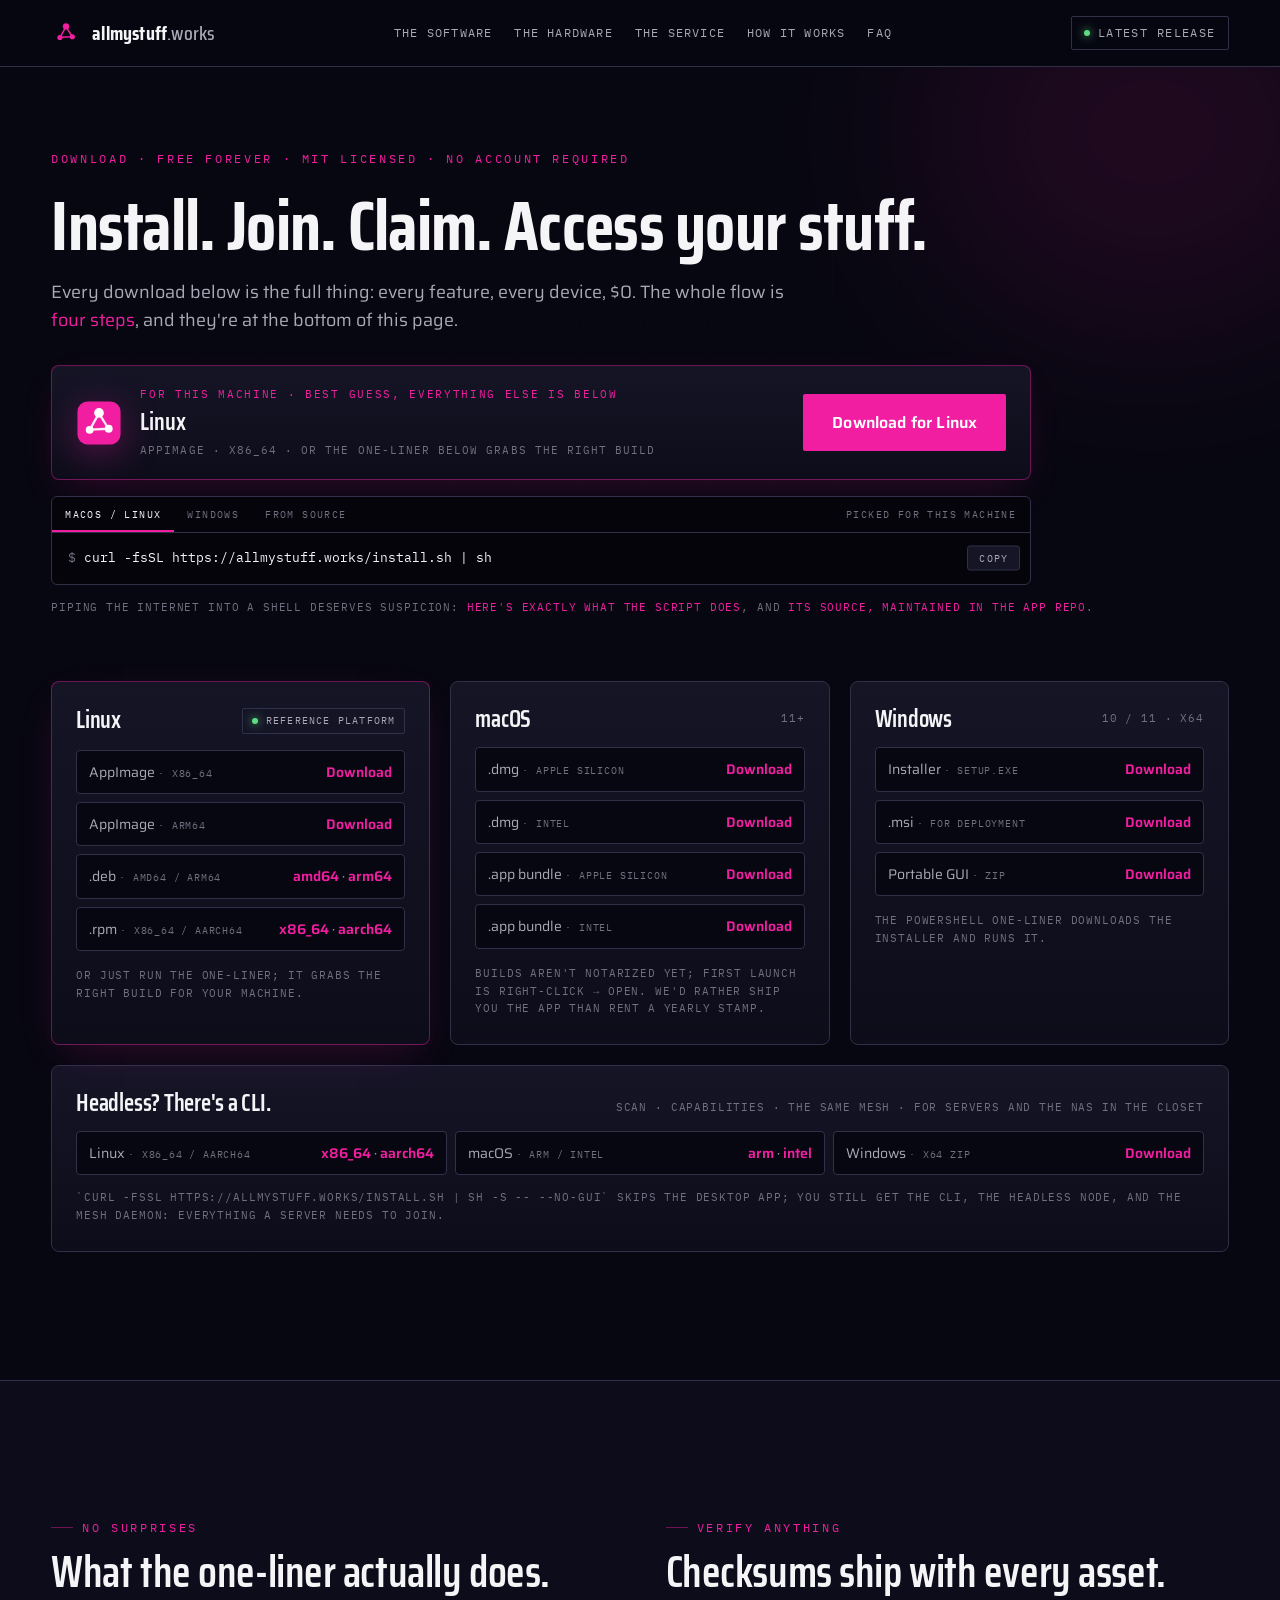
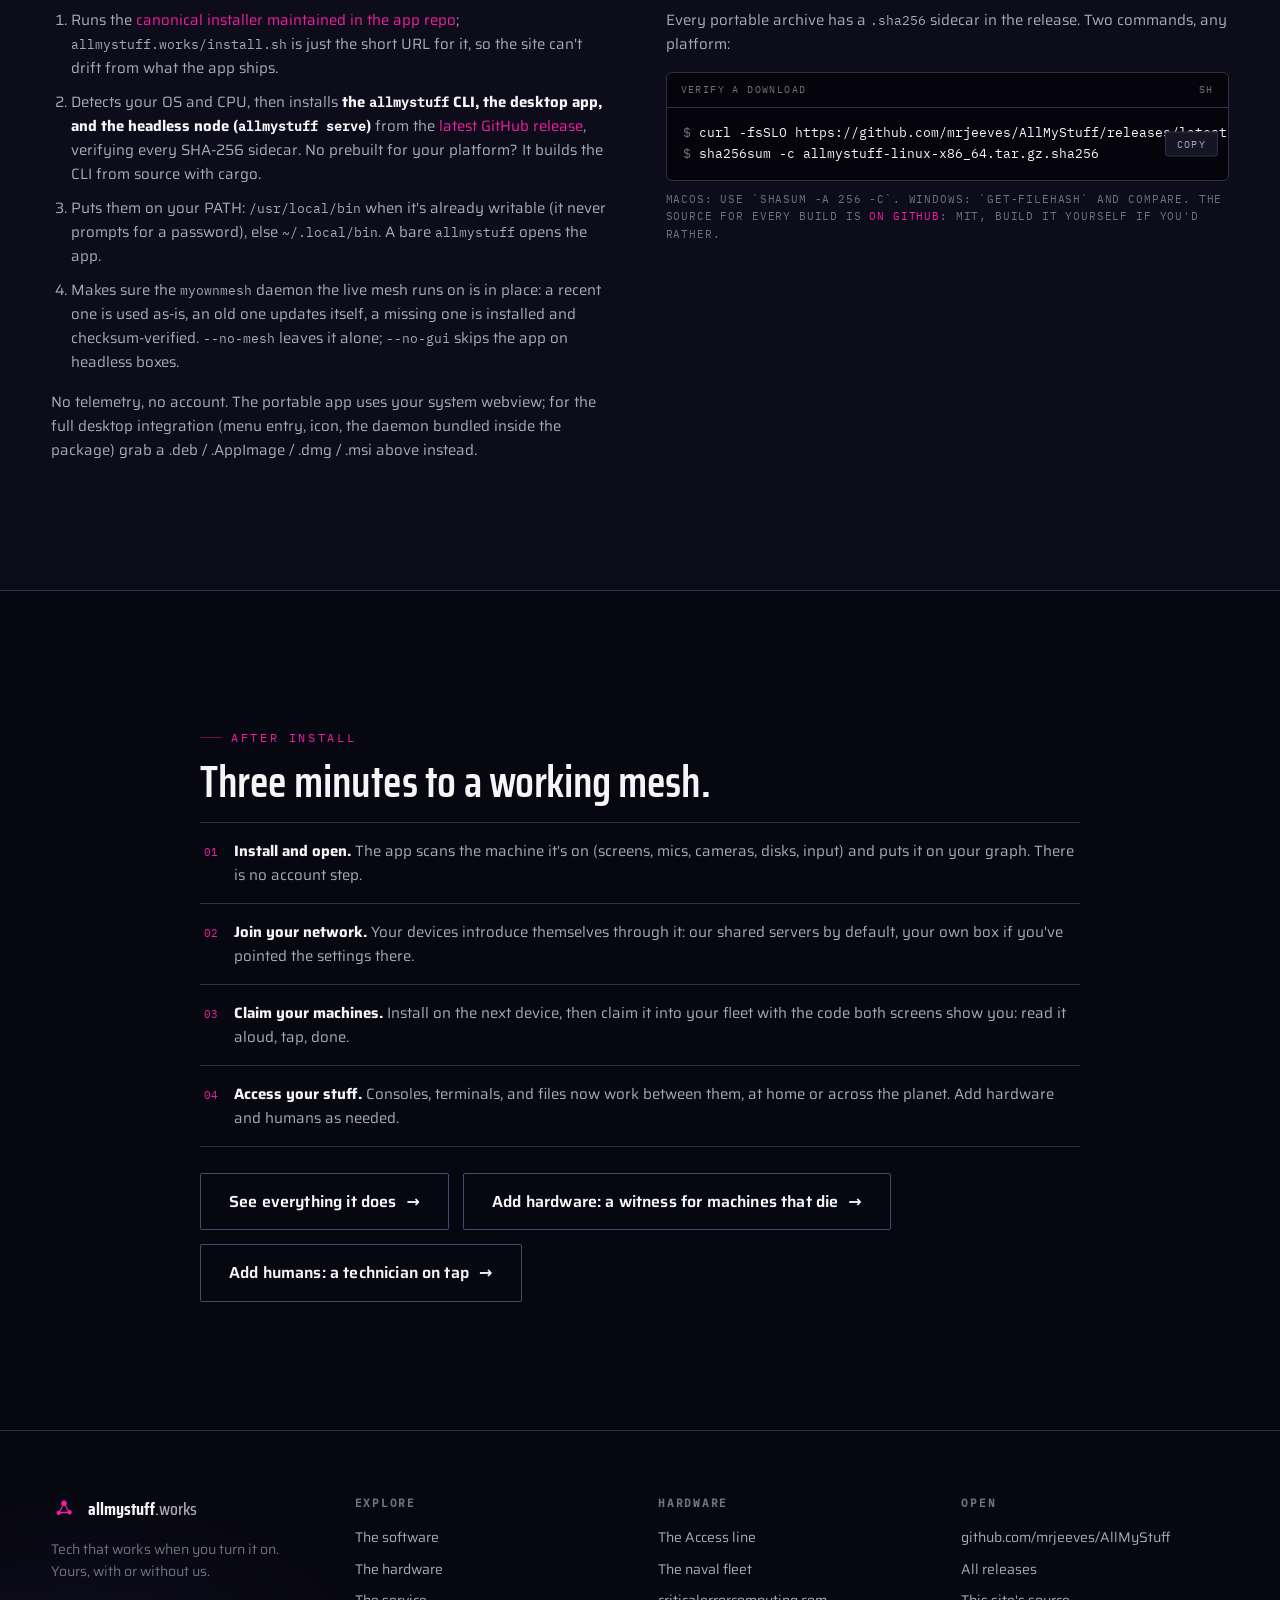
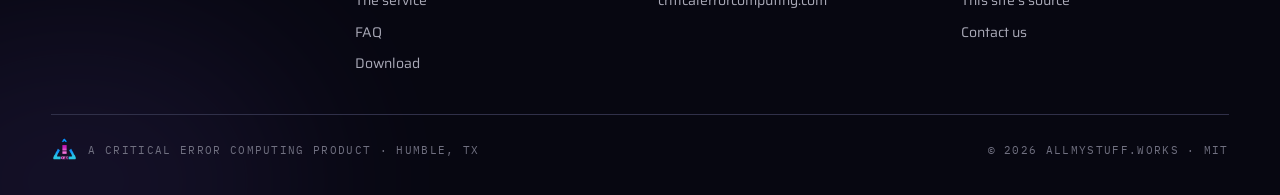
==== commit 13ca69a5: "Copy pass: banish em dashes, WIFI model names, honest support pricing Em dashes are gone from every " ====
--- a/download/index.html
+++ b/download/index.html
@@ -3,14 +3,14 @@
 <head>
 <meta charset="utf-8">
 <meta name="viewport" content="width=device-width, initial-scale=1">
-<title>Download — allmystuff.works</title>
+<title>Download · allmystuff.works</title>
 <meta name="description" content="Get AllMyStuff for Linux, macOS, or Windows. Free forever, MIT licensed, no account required. One-line install or direct downloads with checksums.">
 <meta name="theme-color" content="#070711">
 <link rel="icon" type="image/svg+xml" href="../favicon.svg">
 <link rel="icon" sizes="48x48 32x32 16x16" href="../favicon.ico">
 <link rel="apple-touch-icon" href="../apple-touch-icon.png">
 <meta property="og:type" content="website">
-<meta property="og:title" content="Download AllMyStuff — free forever">
+<meta property="og:title" content="Download AllMyStuff · free forever">
 <meta property="og:description" content="One app for every machine you own. Linux, macOS, Windows. No account required, no card, MIT licensed.">
 <meta property="og:url" content="https://allmystuff.works/download/">
 <meta property="og:image" content="https://allmystuff.works/og.png">
@@ -86,9 +86,9 @@
     <div class="wrap" style="position: relative; z-index: 2;">
       <span class="eyebrow no-rule">Download · free forever · MIT licensed · no account required</span>
       <h1 style="font-family: var(--font-display); font-weight: 700; font-size: clamp(40px, 5.4vw, 76px); line-height: 1.02; letter-spacing: -0.01em; margin: 20px 0 18px; text-wrap: pretty;">Install. Join. Claim. Access your stuff.</h1>
-      <p class="lede" style="max-width: 62ch;">Every download below is the full thing — every feature, every device, $0. The whole flow is <a href="#after" style="color: var(--accent);">four steps</a>, and they're at the bottom of this page.</p>
-
-      <!-- For this machine — filled in by the platform sniff at the bottom of the
+      <p class="lede" style="max-width: 62ch;">Every download below is the full thing: every feature, every device, $0. The whole flow is <a href="#after" style="color: var(--accent);">four steps</a>, and they're at the bottom of this page.</p>
+
+      <!-- For this machine: filled in by the platform sniff at the bottom of the
            page; stays hidden on phones and anything it can't read confidently. -->
       <div id="for-you" hidden style="margin-top: 30px; max-width: 980px;">
         <div style="background: linear-gradient(180deg, var(--surface), var(--bg-2)); border: 1px solid var(--accent-line); border-radius: 8px; padding: 20px 24px; box-shadow: 0 14px 40px -12px oklch(0.64 0.255 350 / 0.2); display: flex; align-items: center; gap: 18px; flex-wrap: wrap;">
@@ -113,7 +113,7 @@
         </div>
       </div>
 
-      <!-- The one-liner — tabs default to this machine's platform, every snippet
+      <!-- The one-liner: tabs default to this machine's platform, every snippet
            carries its own copy button. Same wiring as myownmesh.net. -->
       <div id="oneliner" class="cmd">
         <div class="head" style="padding: 0 14px 0 0; flex-wrap: wrap;">
@@ -137,7 +137,7 @@
           <button type="button" class="copy-btn" data-copy="git clone https://github.com/mrjeeves/AllMyStuff&#10;cd AllMyStuff&#10;cargo install --path crates/allmystuff-cli" aria-label="Copy build commands">copy</button>
         </div>
       </div>
-      <p class="note" style="margin-top: 14px;">Piping the internet into a shell deserves suspicion — <a href="#script" style="color: var(--accent);">here's exactly what the script does</a>, and <a href="https://github.com/mrjeeves/AllMyStuff/blob/main/scripts/install.sh" style="color: var(--accent);">its source, maintained in the app repo</a>.</p>
+      <p class="note" style="margin-top: 14px;">Piping the internet into a shell deserves suspicion: <a href="#script" style="color: var(--accent);">here's exactly what the script does</a>, and <a href="https://github.com/mrjeeves/AllMyStuff/blob/main/scripts/install.sh" style="color: var(--accent);">its source, maintained in the app repo</a>.</p>
     </div>
   </header>
 
@@ -158,7 +158,7 @@
             <div class="dl-row"><span>.deb <span class="meta">· amd64 / arm64</span></span><span><a data-asset-end="_amd64.deb" href="https://github.com/mrjeeves/AllMyStuff/releases/latest">amd64</a> · <a data-asset-end="_arm64.deb" href="https://github.com/mrjeeves/AllMyStuff/releases/latest">arm64</a></span></div>
             <div class="dl-row"><span>.rpm <span class="meta">· x86_64 / aarch64</span></span><span><a data-asset-end=".x86_64.rpm" href="https://github.com/mrjeeves/AllMyStuff/releases/latest">x86_64</a> · <a data-asset-end=".aarch64.rpm" href="https://github.com/mrjeeves/AllMyStuff/releases/latest">aarch64</a></span></div>
           </div>
-          <p class="note" style="margin: 0;">Or just run the one-liner — it grabs the right build for your machine.</p>
+          <p class="note" style="margin: 0;">Or just run the one-liner; it grabs the right build for your machine.</p>
         </div>
 
         <!-- macOS -->
@@ -173,7 +173,7 @@
             <div class="dl-row"><span>.app bundle <span class="meta">· Apple silicon</span></span><a href="https://github.com/mrjeeves/AllMyStuff/releases/latest/download/AllMyStuff_aarch64.app.tar.gz">Download</a></div>
             <div class="dl-row"><span>.app bundle <span class="meta">· Intel</span></span><a href="https://github.com/mrjeeves/AllMyStuff/releases/latest/download/AllMyStuff_x64.app.tar.gz">Download</a></div>
           </div>
-          <p class="note" style="margin: 0;">Builds aren't notarized yet — first launch is right-click → Open. We'd rather ship you the app than rent a yearly stamp.</p>
+          <p class="note" style="margin: 0;">Builds aren't notarized yet; first launch is right-click → Open. We'd rather ship you the app than rent a yearly stamp.</p>
         </div>
 
         <!-- Windows -->
@@ -195,14 +195,14 @@
       <div style="margin-top: 20px; background: linear-gradient(180deg, var(--surface), var(--bg-2)); border: 1px solid var(--border); border-radius: 8px; padding: 26px 24px;">
         <div style="display: flex; align-items: baseline; justify-content: space-between; gap: 14px; flex-wrap: wrap; margin-bottom: 14px;">
           <h3 style="font-family: var(--font-display); font-size: 24px; font-weight: 600; margin: 0;">Headless? There's a CLI.</h3>
-          <span class="note">scan · capabilities · the same mesh — for servers and the NAS in the closet</span>
+          <span class="note">scan · capabilities · the same mesh · for servers and the NAS in the closet</span>
         </div>
         <div style="display: grid; grid-template-columns: repeat(auto-fit, minmax(min(280px, 100%), 1fr)); gap: 8px;">
           <div class="dl-row"><span>Linux <span class="meta">· x86_64 / aarch64</span></span><span><a href="https://github.com/mrjeeves/AllMyStuff/releases/latest/download/allmystuff-linux-x86_64.tar.gz">x86_64</a> · <a href="https://github.com/mrjeeves/AllMyStuff/releases/latest/download/allmystuff-linux-aarch64.tar.gz">aarch64</a></span></div>
           <div class="dl-row"><span>macOS <span class="meta">· arm / intel</span></span><span><a href="https://github.com/mrjeeves/AllMyStuff/releases/latest/download/allmystuff-macos-aarch64.tar.gz">arm</a> · <a href="https://github.com/mrjeeves/AllMyStuff/releases/latest/download/allmystuff-macos-x86_64.tar.gz">intel</a></span></div>
           <div class="dl-row"><span>Windows <span class="meta">· x64 zip</span></span><a href="https://github.com/mrjeeves/AllMyStuff/releases/latest/download/allmystuff-windows-x86_64.zip">Download</a></div>
         </div>
-        <p class="note" style="margin: 14px 0 0;">`curl -fsSL https://allmystuff.works/install.sh | sh -s -- --no-gui` skips the desktop app — you still get the CLI, the headless node, and the mesh daemon: everything a server needs to join.</p>
+        <p class="note" style="margin: 14px 0 0;">`curl -fsSL https://allmystuff.works/install.sh | sh -s -- --no-gui` skips the desktop app; you still get the CLI, the headless node, and the mesh daemon: everything a server needs to join.</p>
       </div>
     </div>
   </section>
@@ -214,12 +214,12 @@
         <span class="eyebrow">No surprises</span>
         <h2 class="display-m" style="margin: 14px 0 14px;">What the one-liner actually does.</h2>
         <ol style="display: grid; gap: 10px; font-size: 15px; color: var(--dim); line-height: 1.6; padding-left: 20px; margin: 0;">
-          <li>Runs the <a href="https://github.com/mrjeeves/AllMyStuff/blob/main/scripts/install.sh" style="color: var(--accent);">canonical installer maintained in the app repo</a> — <code style="font-family: var(--font-mono); font-size: 13px;">allmystuff.works/install.sh</code> is just the short URL for it, so the site can't drift from what the app ships.</li>
+          <li>Runs the <a href="https://github.com/mrjeeves/AllMyStuff/blob/main/scripts/install.sh" style="color: var(--accent);">canonical installer maintained in the app repo</a>; <code style="font-family: var(--font-mono); font-size: 13px;">allmystuff.works/install.sh</code> is just the short URL for it, so the site can't drift from what the app ships.</li>
           <li>Detects your OS and CPU, then installs <strong style="color: var(--text);">the <code style="font-family: var(--font-mono); font-size: 13px;">allmystuff</code> CLI, the desktop app, and the headless node (<code style="font-family: var(--font-mono); font-size: 13px;">allmystuff serve</code>)</strong> from the <a href="https://github.com/mrjeeves/AllMyStuff/releases/latest" style="color: var(--accent);">latest GitHub release</a>, verifying every SHA-256 sidecar. No prebuilt for your platform? It builds the CLI from source with cargo.</li>
-          <li>Puts them on your PATH — <code style="font-family: var(--font-mono); font-size: 13px;">/usr/local/bin</code> when it's already writable (it never prompts for a password), else <code style="font-family: var(--font-mono); font-size: 13px;">~/.local/bin</code>. A bare <code style="font-family: var(--font-mono); font-size: 13px;">allmystuff</code> opens the app.</li>
-          <li>Makes sure the <code style="font-family: var(--font-mono); font-size: 13px;">myownmesh</code> daemon the live mesh runs on is in place — a recent one is used as-is, an old one updates itself, a missing one is installed and checksum-verified. <code style="font-family: var(--font-mono); font-size: 13px;">--no-mesh</code> leaves it alone; <code style="font-family: var(--font-mono); font-size: 13px;">--no-gui</code> skips the app on headless boxes.</li>
+          <li>Puts them on your PATH: <code style="font-family: var(--font-mono); font-size: 13px;">/usr/local/bin</code> when it's already writable (it never prompts for a password), else <code style="font-family: var(--font-mono); font-size: 13px;">~/.local/bin</code>. A bare <code style="font-family: var(--font-mono); font-size: 13px;">allmystuff</code> opens the app.</li>
+          <li>Makes sure the <code style="font-family: var(--font-mono); font-size: 13px;">myownmesh</code> daemon the live mesh runs on is in place: a recent one is used as-is, an old one updates itself, a missing one is installed and checksum-verified. <code style="font-family: var(--font-mono); font-size: 13px;">--no-mesh</code> leaves it alone; <code style="font-family: var(--font-mono); font-size: 13px;">--no-gui</code> skips the app on headless boxes.</li>
         </ol>
-        <p style="font-size: 15px; color: var(--dim); line-height: 1.6; margin: 16px 0 0;">No telemetry, no account. The portable app uses your system webview — for the full desktop integration (menu entry, icon, the daemon bundled inside the package) grab a .deb / .AppImage / .dmg / .msi above instead.</p>
+        <p style="font-size: 15px; color: var(--dim); line-height: 1.6; margin: 16px 0 0;">No telemetry, no account. The portable app uses your system webview; for the full desktop integration (menu entry, icon, the daemon bundled inside the package) grab a .deb / .AppImage / .dmg / .msi above instead.</p>
       </div>
       <div>
         <span class="eyebrow">Verify anything</span>
@@ -232,7 +232,7 @@
             <button type="button" class="copy-btn" data-copy="curl -fsSLO https://github.com/mrjeeves/AllMyStuff/releases/latest/download/allmystuff-linux-x86_64.tar.gz.sha256&#10;sha256sum -c allmystuff-linux-x86_64.tar.gz.sha256" aria-label="Copy verify commands">copy</button>
           </div>
         </div>
-        <p class="note">macOS: use `shasum -a 256 -c`. Windows: `Get-FileHash` and compare. The source for every build is <a href="https://github.com/mrjeeves/AllMyStuff" style="color: var(--accent);">on GitHub</a> — MIT, build it yourself if you'd rather.</p>
+        <p class="note">macOS: use `shasum -a 256 -c`. Windows: `Get-FileHash` and compare. The source for every build is <a href="https://github.com/mrjeeves/AllMyStuff" style="color: var(--accent);">on GitHub</a>: MIT, build it yourself if you'd rather.</p>
       </div>
     </div>
   </section>
@@ -245,25 +245,25 @@
       <div style="display: grid; gap: 0; border-top: 1px solid var(--border);">
         <div style="display: flex; gap: 16px; padding: 16px 4px; border-bottom: 1px solid var(--border); align-items: baseline;">
           <span style="font-family: var(--font-mono); font-size: 11px; color: var(--accent); flex-shrink: 0;">01</span>
-          <p style="margin: 0; font-size: 15px; color: var(--dim); line-height: 1.6;"><strong style="color: var(--text);">Install and open.</strong> The app scans the machine it's on — screens, mics, cameras, disks, input — and puts it on your graph. There is no account step.</p>
+          <p style="margin: 0; font-size: 15px; color: var(--dim); line-height: 1.6;"><strong style="color: var(--text);">Install and open.</strong> The app scans the machine it's on (screens, mics, cameras, disks, input) and puts it on your graph. There is no account step.</p>
         </div>
         <div style="display: flex; gap: 16px; padding: 16px 4px; border-bottom: 1px solid var(--border); align-items: baseline;">
           <span style="font-family: var(--font-mono); font-size: 11px; color: var(--accent); flex-shrink: 0;">02</span>
-          <p style="margin: 0; font-size: 15px; color: var(--dim); line-height: 1.6;"><strong style="color: var(--text);">Join your network.</strong> Your devices introduce themselves through it — our shared servers by default, your own box if you've pointed the settings there.</p>
+          <p style="margin: 0; font-size: 15px; color: var(--dim); line-height: 1.6;"><strong style="color: var(--text);">Join your network.</strong> Your devices introduce themselves through it: our shared servers by default, your own box if you've pointed the settings there.</p>
         </div>
         <div style="display: flex; gap: 16px; padding: 16px 4px; border-bottom: 1px solid var(--border); align-items: baseline;">
           <span style="font-family: var(--font-mono); font-size: 11px; color: var(--accent); flex-shrink: 0;">03</span>
-          <p style="margin: 0; font-size: 15px; color: var(--dim); line-height: 1.6;"><strong style="color: var(--text);">Claim your machines.</strong> Install on the next device, then claim it into your fleet with the code both screens show you — read it aloud, tap, done.</p>
+          <p style="margin: 0; font-size: 15px; color: var(--dim); line-height: 1.6;"><strong style="color: var(--text);">Claim your machines.</strong> Install on the next device, then claim it into your fleet with the code both screens show you: read it aloud, tap, done.</p>
         </div>
         <div style="display: flex; gap: 16px; padding: 16px 4px; border-bottom: 1px solid var(--border); align-items: baseline;">
           <span style="font-family: var(--font-mono); font-size: 11px; color: var(--accent); flex-shrink: 0;">04</span>
-          <p style="margin: 0; font-size: 15px; color: var(--dim); line-height: 1.6;"><strong style="color: var(--text);">Access your stuff.</strong> Consoles, terminals, and files now work between them — at home or across the planet. Add hardware and humans as needed.</p>
+          <p style="margin: 0; font-size: 15px; color: var(--dim); line-height: 1.6;"><strong style="color: var(--text);">Access your stuff.</strong> Consoles, terminals, and files now work between them, at home or across the planet. Add hardware and humans as needed.</p>
         </div>
       </div>
       <div style="display: flex; gap: 14px; margin-top: 26px; flex-wrap: wrap;">
         <a class="btn btn-ghost" href="../software/">See everything it does <span aria-hidden="true">→</span></a>
-        <a class="btn btn-ghost" href="../hardware/">Add hardware — a witness for machines that die <span aria-hidden="true">→</span></a>
-        <a class="btn btn-ghost" href="../service/">Add humans — a technician on tap <span aria-hidden="true">→</span></a>
+        <a class="btn btn-ghost" href="../hardware/">Add hardware: a witness for machines that die <span aria-hidden="true">→</span></a>
+        <a class="btn btn-ghost" href="https://support.cec.direct">Add humans: a technician on tap <span aria-hidden="true">→</span></a>
       </div>
     </div>
   </section>
@@ -329,7 +329,7 @@
 <script>
 (function () {
   "use strict";
-  // "For this machine" — a best guess from the user agent, never load-bearing.
+  // "For this machine": a best guess from the user agent, never load-bearing.
   // Phones, ChromeOS, and anything ambiguous keep the card hidden; the asset
   // upgrader below turns the button into a direct download when it can.
   var box = document.getElementById("for-you");
@@ -345,7 +345,7 @@
              alt: { text: "Intel Mac? The x64 .dmg →", end: "_x64.dmg" } };
   } else if (/Linux|X11/i.test(ua)) {
     var arm = /aarch64|arm64/i.test(ua);
-    pick = { name: "Linux", meta: "appimage · " + (arm ? "arm64" : "x86_64") + " — or the one-liner below grabs the right build", btn: "Download for Linux", end: arm ? "_aarch64.AppImage" : "_amd64.AppImage" };
+    pick = { name: "Linux", meta: "appimage · " + (arm ? "arm64" : "x86_64") + " · or the one-liner below grabs the right build", btn: "Download for Linux", end: arm ? "_aarch64.AppImage" : "_amd64.AppImage" };
   }
   if (!pick) return;
   document.getElementById("fy-name").textContent = pick.name;
@@ -364,7 +364,7 @@
 
 (function () {
   "use strict";
-  // Install tabs + copy buttons — the same wiring myownmesh.net uses:
+  // Install tabs + copy buttons, the same wiring myownmesh.net uses:
   // tabs carry data-os and default to this machine's platform; every
   // snippet's copy button carries its exact command in data-copy.
   function wireInstallTabs() {
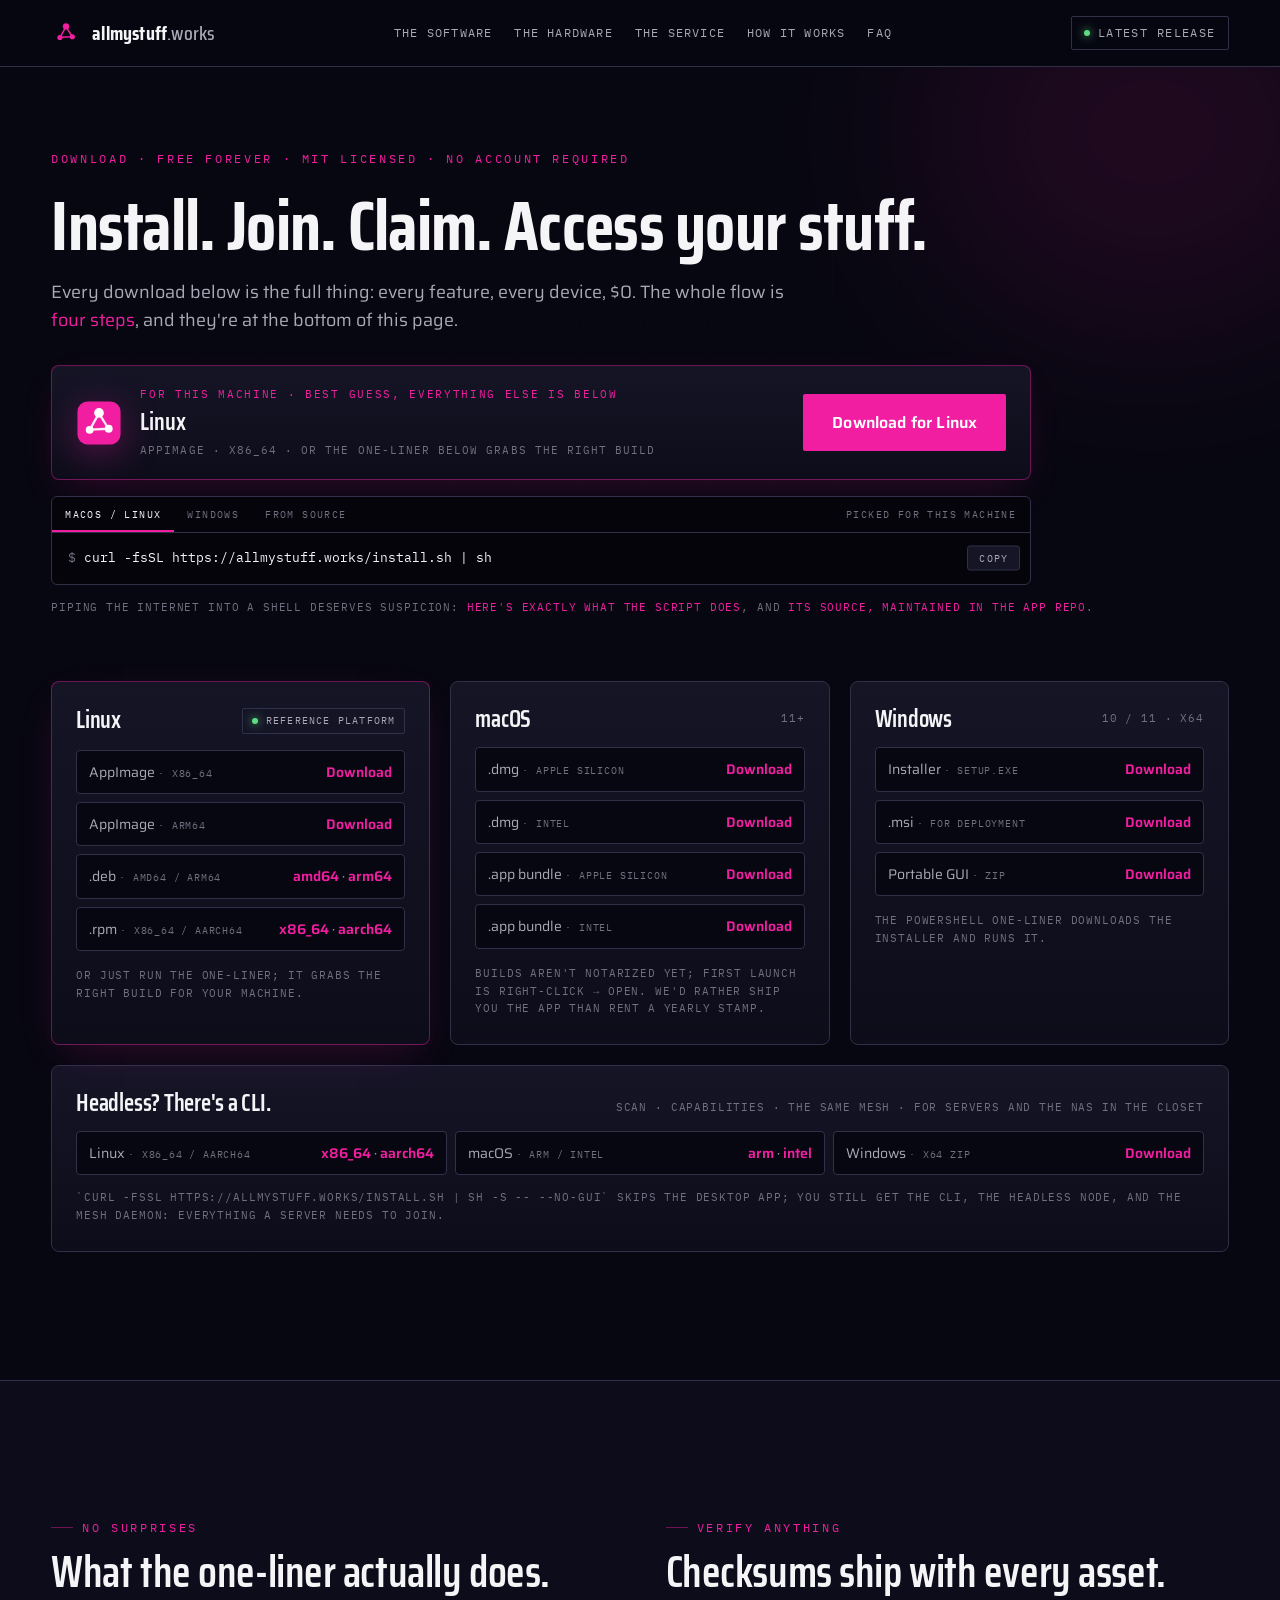
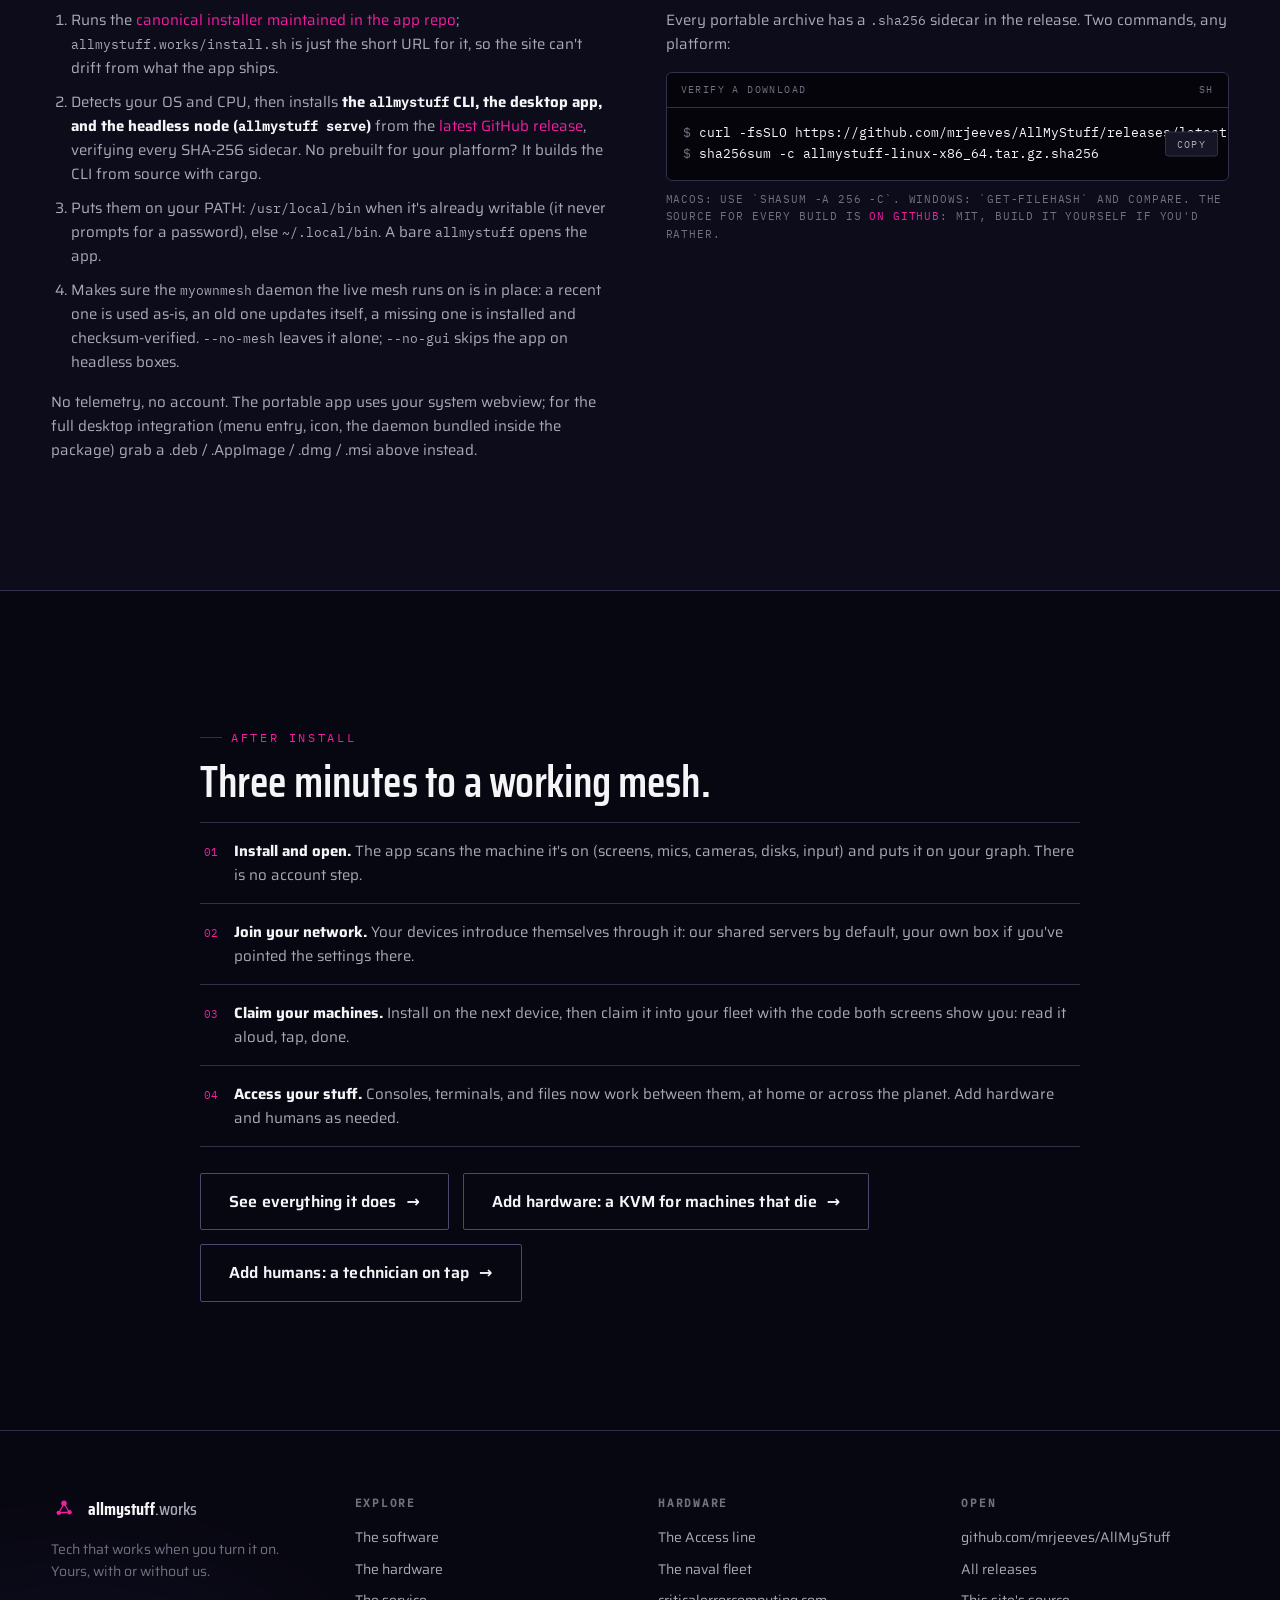
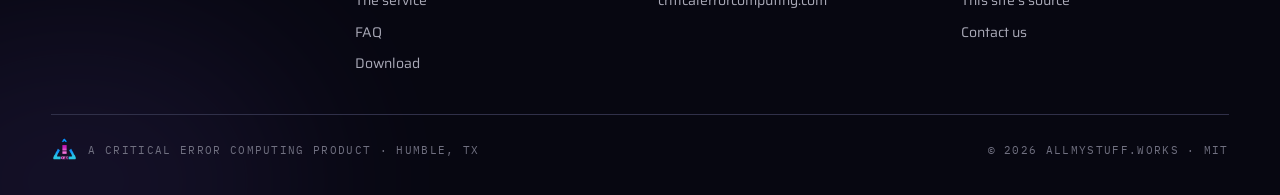
==== commit eb2e4bbb: "Drop the witness metaphor The hardware is called what it is: a KVM, the same word the support site a" ====
--- a/download/index.html
+++ b/download/index.html
@@ -262,7 +262,7 @@
       </div>
       <div style="display: flex; gap: 14px; margin-top: 26px; flex-wrap: wrap;">
         <a class="btn btn-ghost" href="../software/">See everything it does <span aria-hidden="true">→</span></a>
-        <a class="btn btn-ghost" href="../hardware/">Add hardware: a witness for machines that die <span aria-hidden="true">→</span></a>
+        <a class="btn btn-ghost" href="../hardware/">Add hardware: a KVM for machines that die <span aria-hidden="true">→</span></a>
         <a class="btn btn-ghost" href="https://support.cec.direct">Add humans: a technician on tap <span aria-hidden="true">→</span></a>
       </div>
     </div>
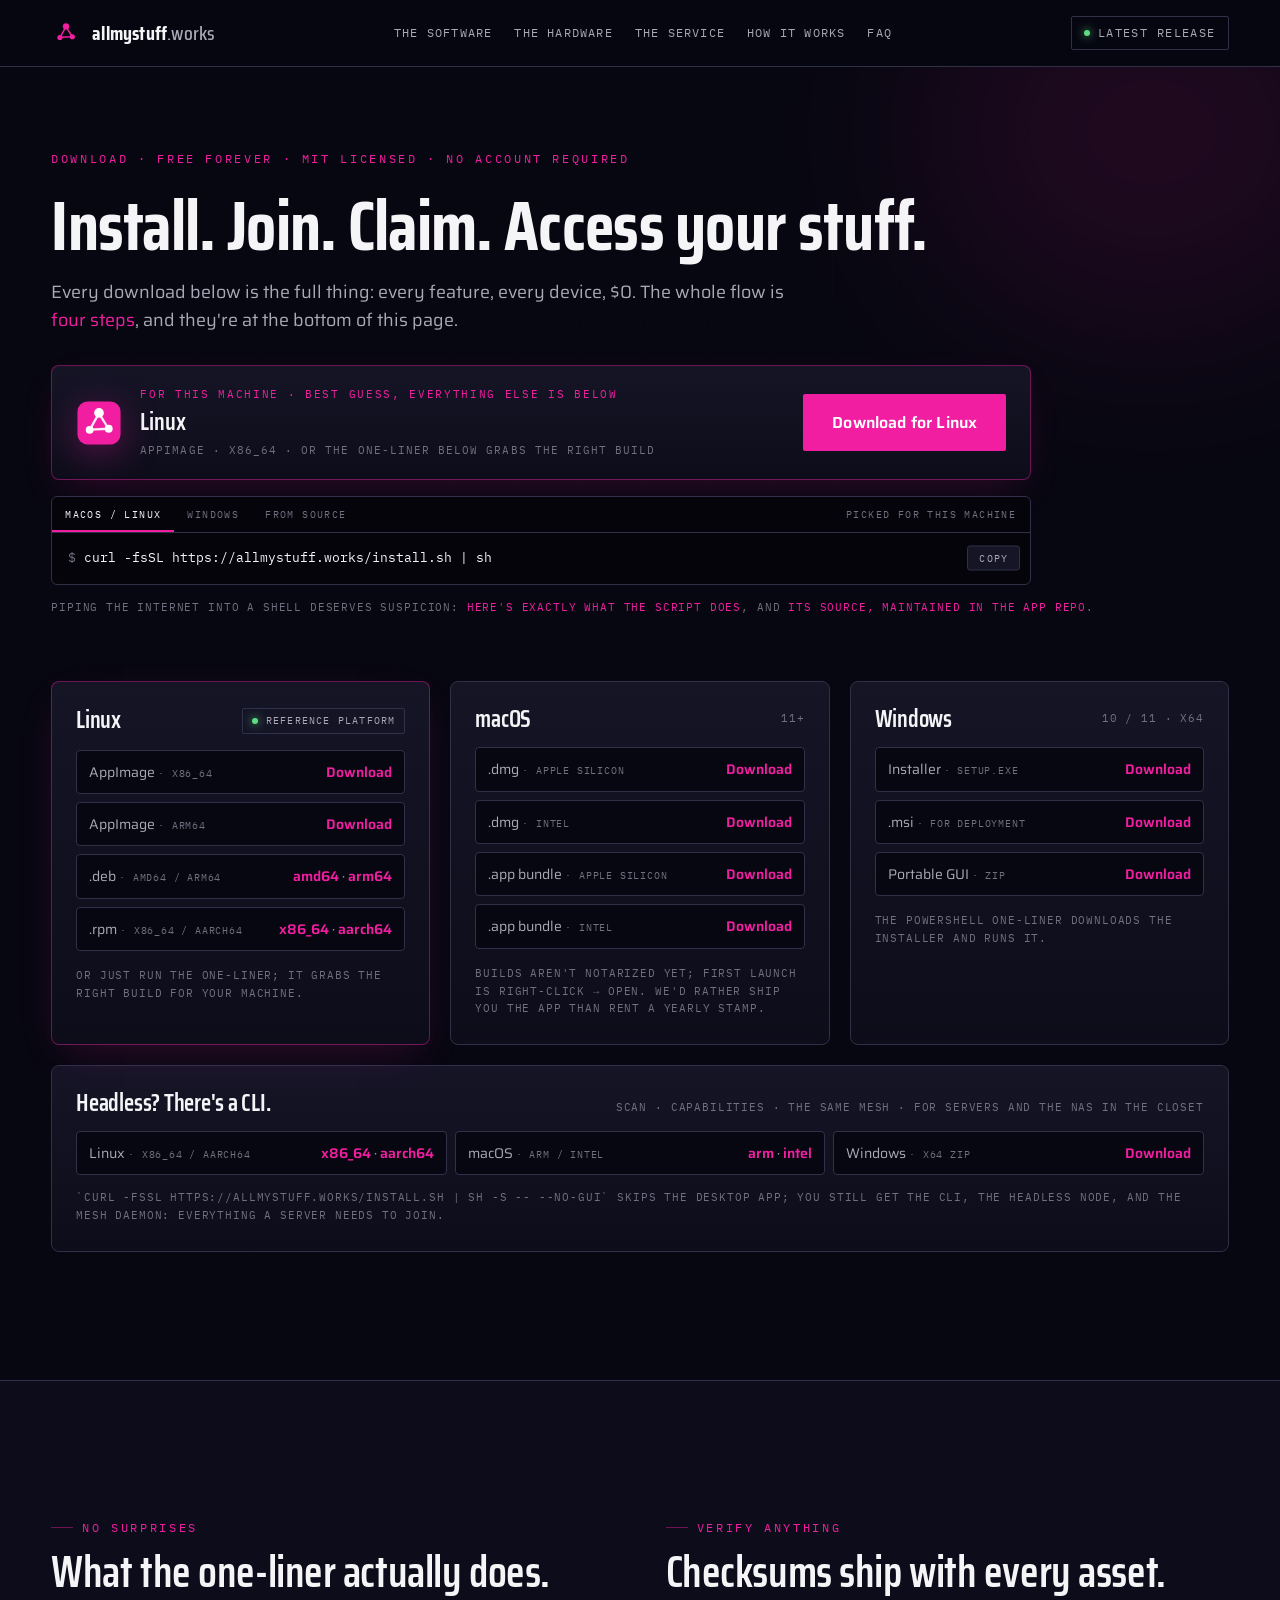
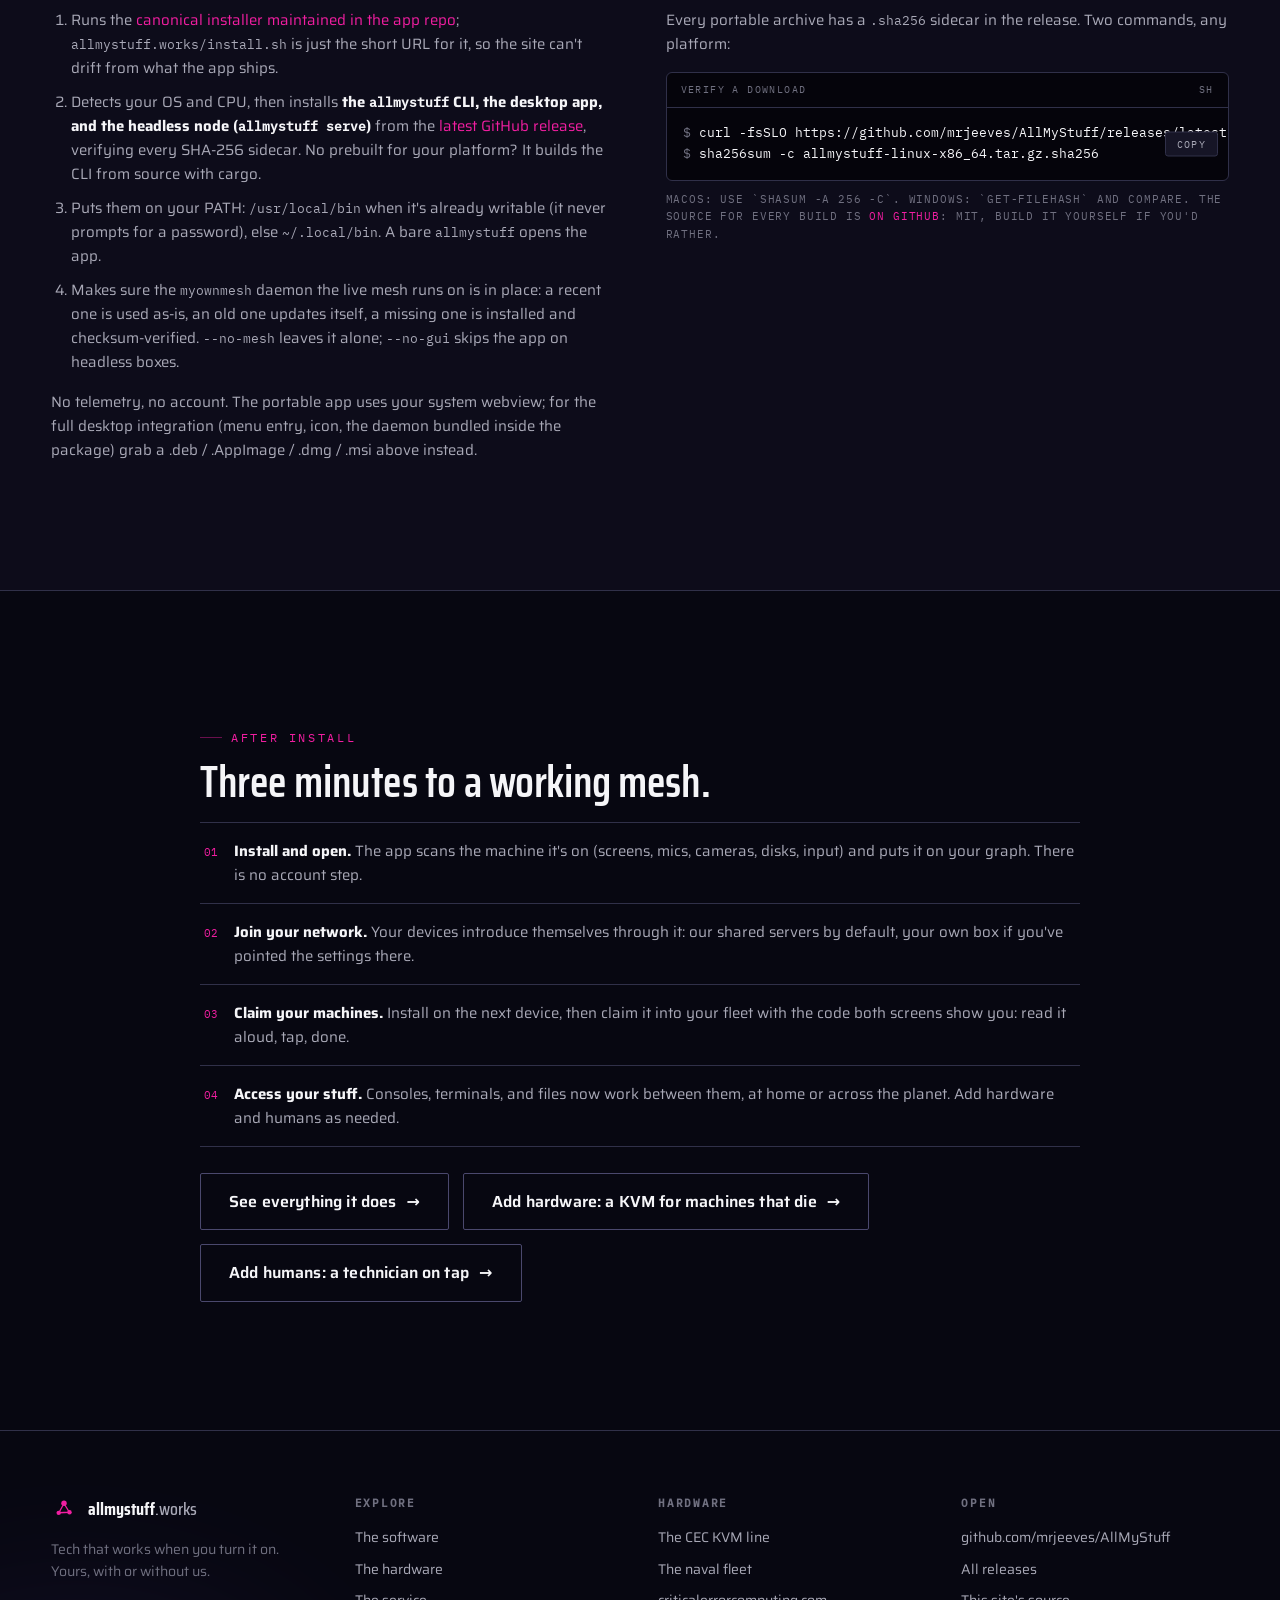
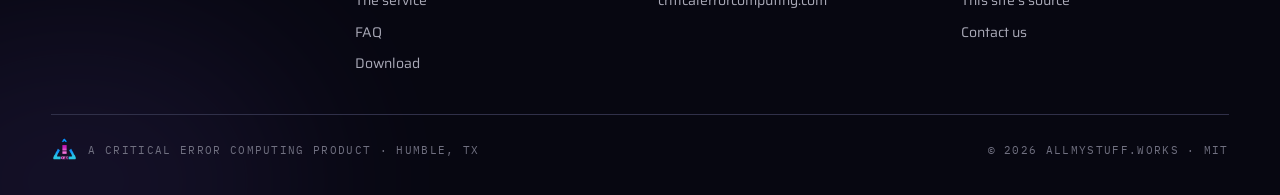
==== commit 4a636e22: "rebrand: the Access line becomes the CEC KVM line The hardware carries one name now, the CEC one, at" ====
--- a/download/index.html
+++ b/download/index.html
@@ -300,7 +300,7 @@
         <div>
           <h4 style="font-family: var(--font-mono); font-size: 11px; letter-spacing: 0.16em; text-transform: uppercase; color: var(--faint); margin-bottom: 14px;">Hardware</h4>
           <ul style="list-style: none; display: grid; gap: 9px; font-size: 14px; color: var(--dim);">
-            <li><a href="../hardware/">The Access line</a></li>
+            <li><a href="../hardware/">The CEC KVM line</a></li>
             <li><a href="https://criticalerrorcomputing.com">The naval fleet</a></li>
             <li><a href="https://criticalerrorcomputing.com">criticalerrorcomputing.com</a></li>
           </ul>
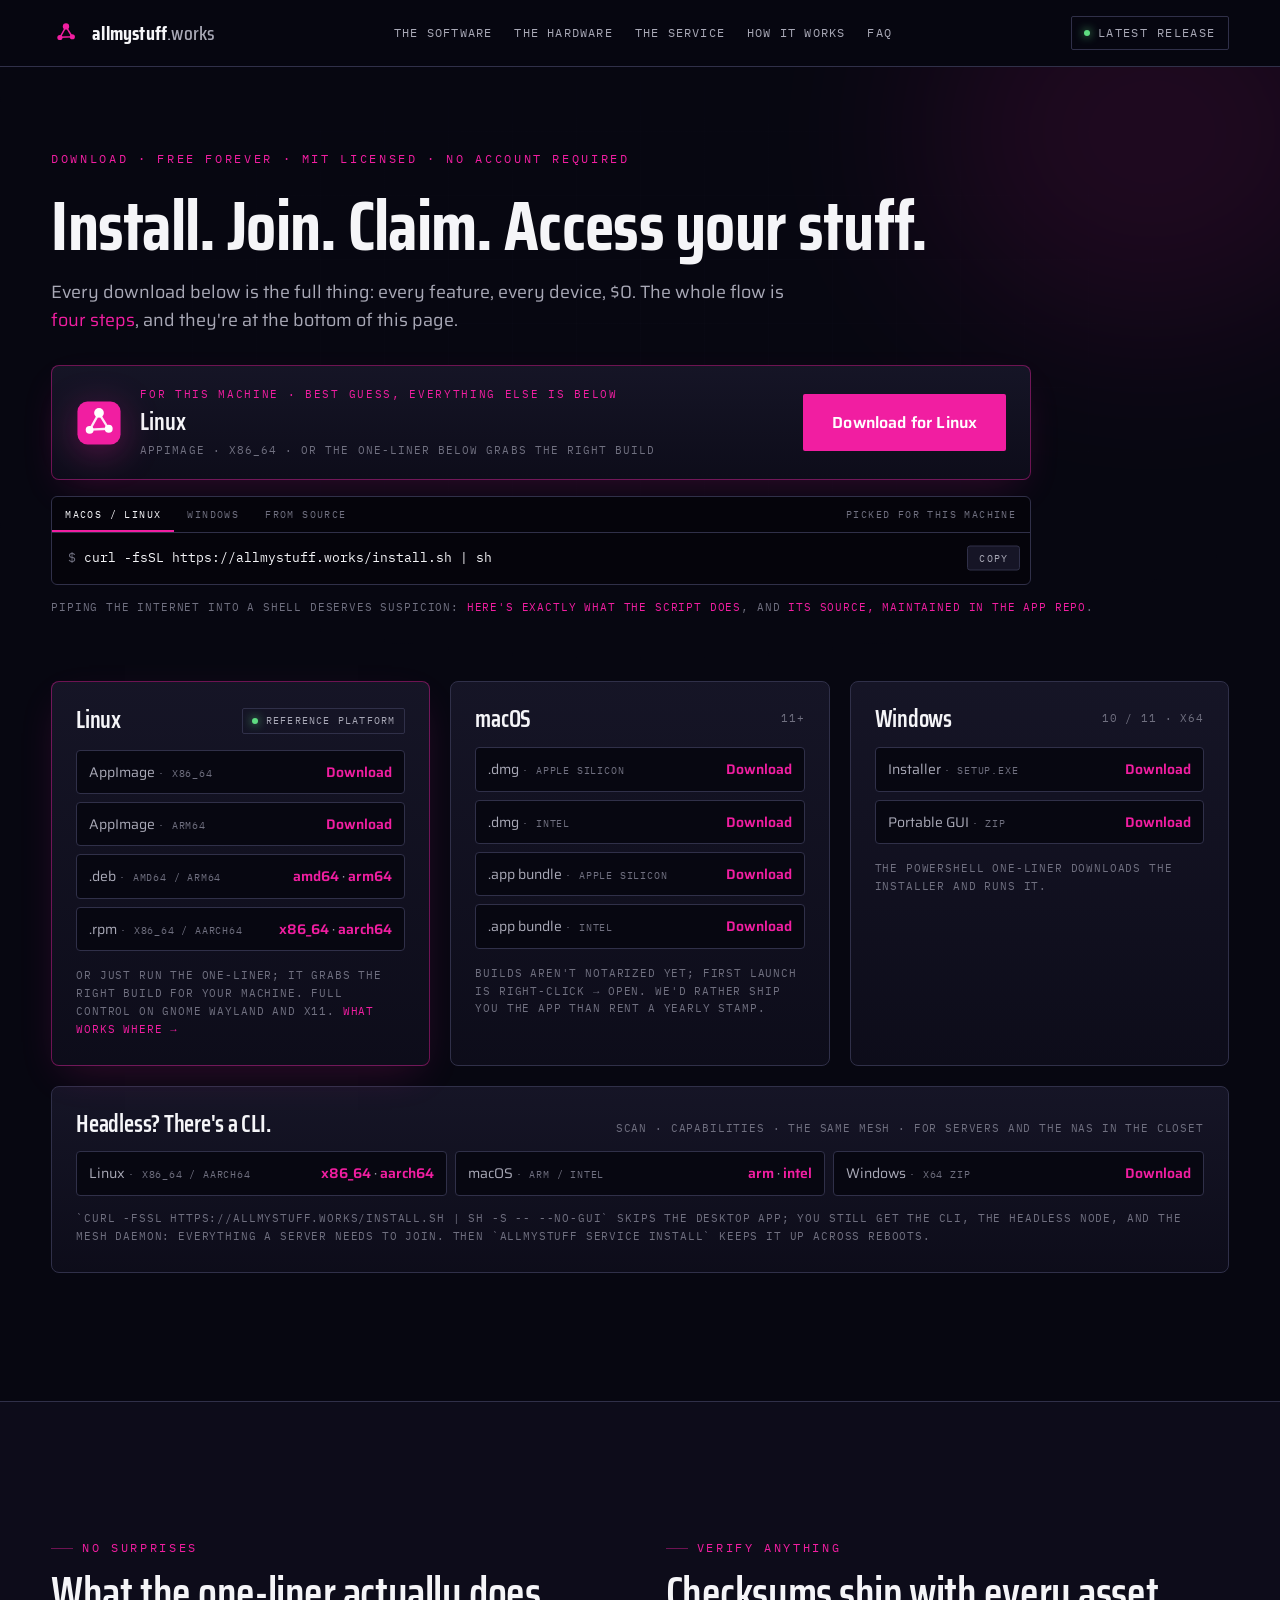
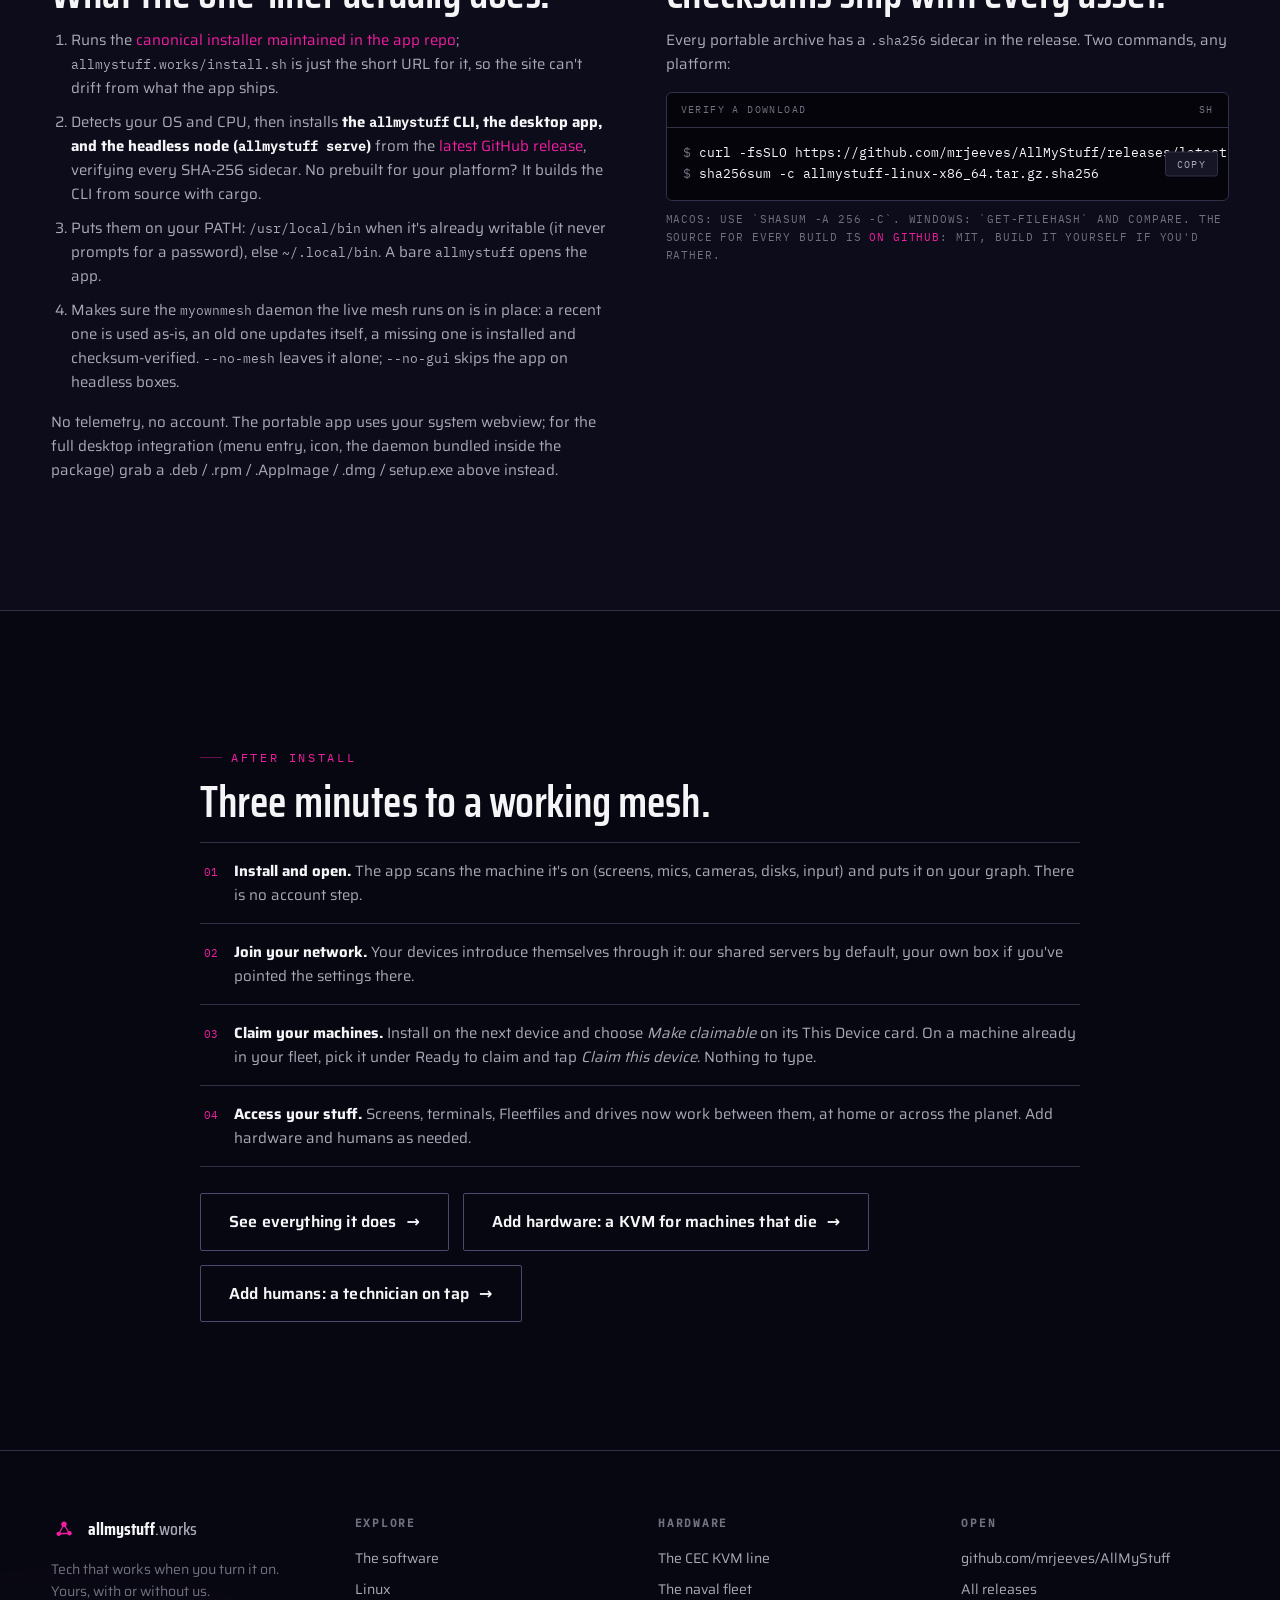
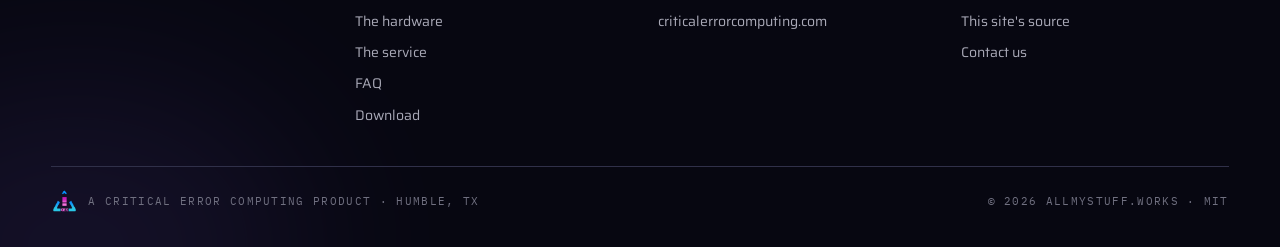
==== commit 520991cb: "Show the full feature set and the new Linux support The site predated most of what the app now does." ====
--- a/download/index.html
+++ b/download/index.html
@@ -158,7 +158,7 @@
             <div class="dl-row"><span>.deb <span class="meta">· amd64 / arm64</span></span><span><a data-asset-end="_amd64.deb" href="https://github.com/mrjeeves/AllMyStuff/releases/latest">amd64</a> · <a data-asset-end="_arm64.deb" href="https://github.com/mrjeeves/AllMyStuff/releases/latest">arm64</a></span></div>
             <div class="dl-row"><span>.rpm <span class="meta">· x86_64 / aarch64</span></span><span><a data-asset-end=".x86_64.rpm" href="https://github.com/mrjeeves/AllMyStuff/releases/latest">x86_64</a> · <a data-asset-end=".aarch64.rpm" href="https://github.com/mrjeeves/AllMyStuff/releases/latest">aarch64</a></span></div>
           </div>
-          <p class="note" style="margin: 0;">Or just run the one-liner; it grabs the right build for your machine.</p>
+          <p class="note" style="margin: 0;">Or just run the one-liner; it grabs the right build for your machine. Full control on GNOME Wayland and X11. <a href="../linux/" style="color: var(--accent);">What works where →</a></p>
         </div>
 
         <!-- macOS -->
@@ -184,7 +184,6 @@
           </div>
           <div class="dl-list">
             <div class="dl-row"><span>Installer <span class="meta">· setup.exe</span></span><a data-asset-end="-setup.exe" href="https://github.com/mrjeeves/AllMyStuff/releases/latest">Download</a></div>
-            <div class="dl-row"><span>.msi <span class="meta">· for deployment</span></span><a data-asset-end="_en-US.msi" href="https://github.com/mrjeeves/AllMyStuff/releases/latest">Download</a></div>
             <div class="dl-row"><span>Portable GUI <span class="meta">· zip</span></span><a href="https://github.com/mrjeeves/AllMyStuff/releases/latest/download/allmystuff-gui-windows-x86_64.zip">Download</a></div>
           </div>
           <p class="note" style="margin: 0;">The PowerShell one-liner downloads the installer and runs it.</p>
@@ -202,7 +201,7 @@
           <div class="dl-row"><span>macOS <span class="meta">· arm / intel</span></span><span><a href="https://github.com/mrjeeves/AllMyStuff/releases/latest/download/allmystuff-macos-aarch64.tar.gz">arm</a> · <a href="https://github.com/mrjeeves/AllMyStuff/releases/latest/download/allmystuff-macos-x86_64.tar.gz">intel</a></span></div>
           <div class="dl-row"><span>Windows <span class="meta">· x64 zip</span></span><a href="https://github.com/mrjeeves/AllMyStuff/releases/latest/download/allmystuff-windows-x86_64.zip">Download</a></div>
         </div>
-        <p class="note" style="margin: 14px 0 0;">`curl -fsSL https://allmystuff.works/install.sh | sh -s -- --no-gui` skips the desktop app; you still get the CLI, the headless node, and the mesh daemon: everything a server needs to join.</p>
+        <p class="note" style="margin: 14px 0 0;">`curl -fsSL https://allmystuff.works/install.sh | sh -s -- --no-gui` skips the desktop app; you still get the CLI, the headless node, and the mesh daemon: everything a server needs to join. Then `allmystuff service install` keeps it up across reboots.</p>
       </div>
     </div>
   </section>
@@ -219,7 +218,7 @@
           <li>Puts them on your PATH: <code style="font-family: var(--font-mono); font-size: 13px;">/usr/local/bin</code> when it's already writable (it never prompts for a password), else <code style="font-family: var(--font-mono); font-size: 13px;">~/.local/bin</code>. A bare <code style="font-family: var(--font-mono); font-size: 13px;">allmystuff</code> opens the app.</li>
           <li>Makes sure the <code style="font-family: var(--font-mono); font-size: 13px;">myownmesh</code> daemon the live mesh runs on is in place: a recent one is used as-is, an old one updates itself, a missing one is installed and checksum-verified. <code style="font-family: var(--font-mono); font-size: 13px;">--no-mesh</code> leaves it alone; <code style="font-family: var(--font-mono); font-size: 13px;">--no-gui</code> skips the app on headless boxes.</li>
         </ol>
-        <p style="font-size: 15px; color: var(--dim); line-height: 1.6; margin: 16px 0 0;">No telemetry, no account. The portable app uses your system webview; for the full desktop integration (menu entry, icon, the daemon bundled inside the package) grab a .deb / .AppImage / .dmg / .msi above instead.</p>
+        <p style="font-size: 15px; color: var(--dim); line-height: 1.6; margin: 16px 0 0;">No telemetry, no account. The portable app uses your system webview; for the full desktop integration (menu entry, icon, the daemon bundled inside the package) grab a .deb / .rpm / .AppImage / .dmg / setup.exe above instead.</p>
       </div>
       <div>
         <span class="eyebrow">Verify anything</span>
@@ -253,11 +252,11 @@
         </div>
         <div style="display: flex; gap: 16px; padding: 16px 4px; border-bottom: 1px solid var(--border); align-items: baseline;">
           <span style="font-family: var(--font-mono); font-size: 11px; color: var(--accent); flex-shrink: 0;">03</span>
-          <p style="margin: 0; font-size: 15px; color: var(--dim); line-height: 1.6;"><strong style="color: var(--text);">Claim your machines.</strong> Install on the next device, then claim it into your fleet with the code both screens show you: read it aloud, tap, done.</p>
+          <p style="margin: 0; font-size: 15px; color: var(--dim); line-height: 1.6;"><strong style="color: var(--text);">Claim your machines.</strong> Install on the next device and choose <em>Make claimable</em> on its This Device card. On a machine already in your fleet, pick it under Ready to claim and tap <em>Claim this device</em>. Nothing to type.</p>
         </div>
         <div style="display: flex; gap: 16px; padding: 16px 4px; border-bottom: 1px solid var(--border); align-items: baseline;">
           <span style="font-family: var(--font-mono); font-size: 11px; color: var(--accent); flex-shrink: 0;">04</span>
-          <p style="margin: 0; font-size: 15px; color: var(--dim); line-height: 1.6;"><strong style="color: var(--text);">Access your stuff.</strong> Consoles, terminals, and files now work between them, at home or across the planet. Add hardware and humans as needed.</p>
+          <p style="margin: 0; font-size: 15px; color: var(--dim); line-height: 1.6;"><strong style="color: var(--text);">Access your stuff.</strong> Screens, terminals, Fleetfiles and drives now work between them, at home or across the planet. Add hardware and humans as needed.</p>
         </div>
       </div>
       <div style="display: flex; gap: 14px; margin-top: 26px; flex-wrap: wrap;">
@@ -291,6 +290,7 @@
           <h4 style="font-family: var(--font-mono); font-size: 11px; letter-spacing: 0.16em; text-transform: uppercase; color: var(--faint); margin-bottom: 14px;">Explore</h4>
           <ul style="list-style: none; display: grid; gap: 9px; font-size: 14px; color: var(--dim);">
             <li><a href="../software/">The software</a></li>
+            <li><a href="../linux/">Linux</a></li>
             <li><a href="../hardware/">The hardware</a></li>
             <li><a href="../service/">The service</a></li>
             <li><a href="../faq/">FAQ</a></li>
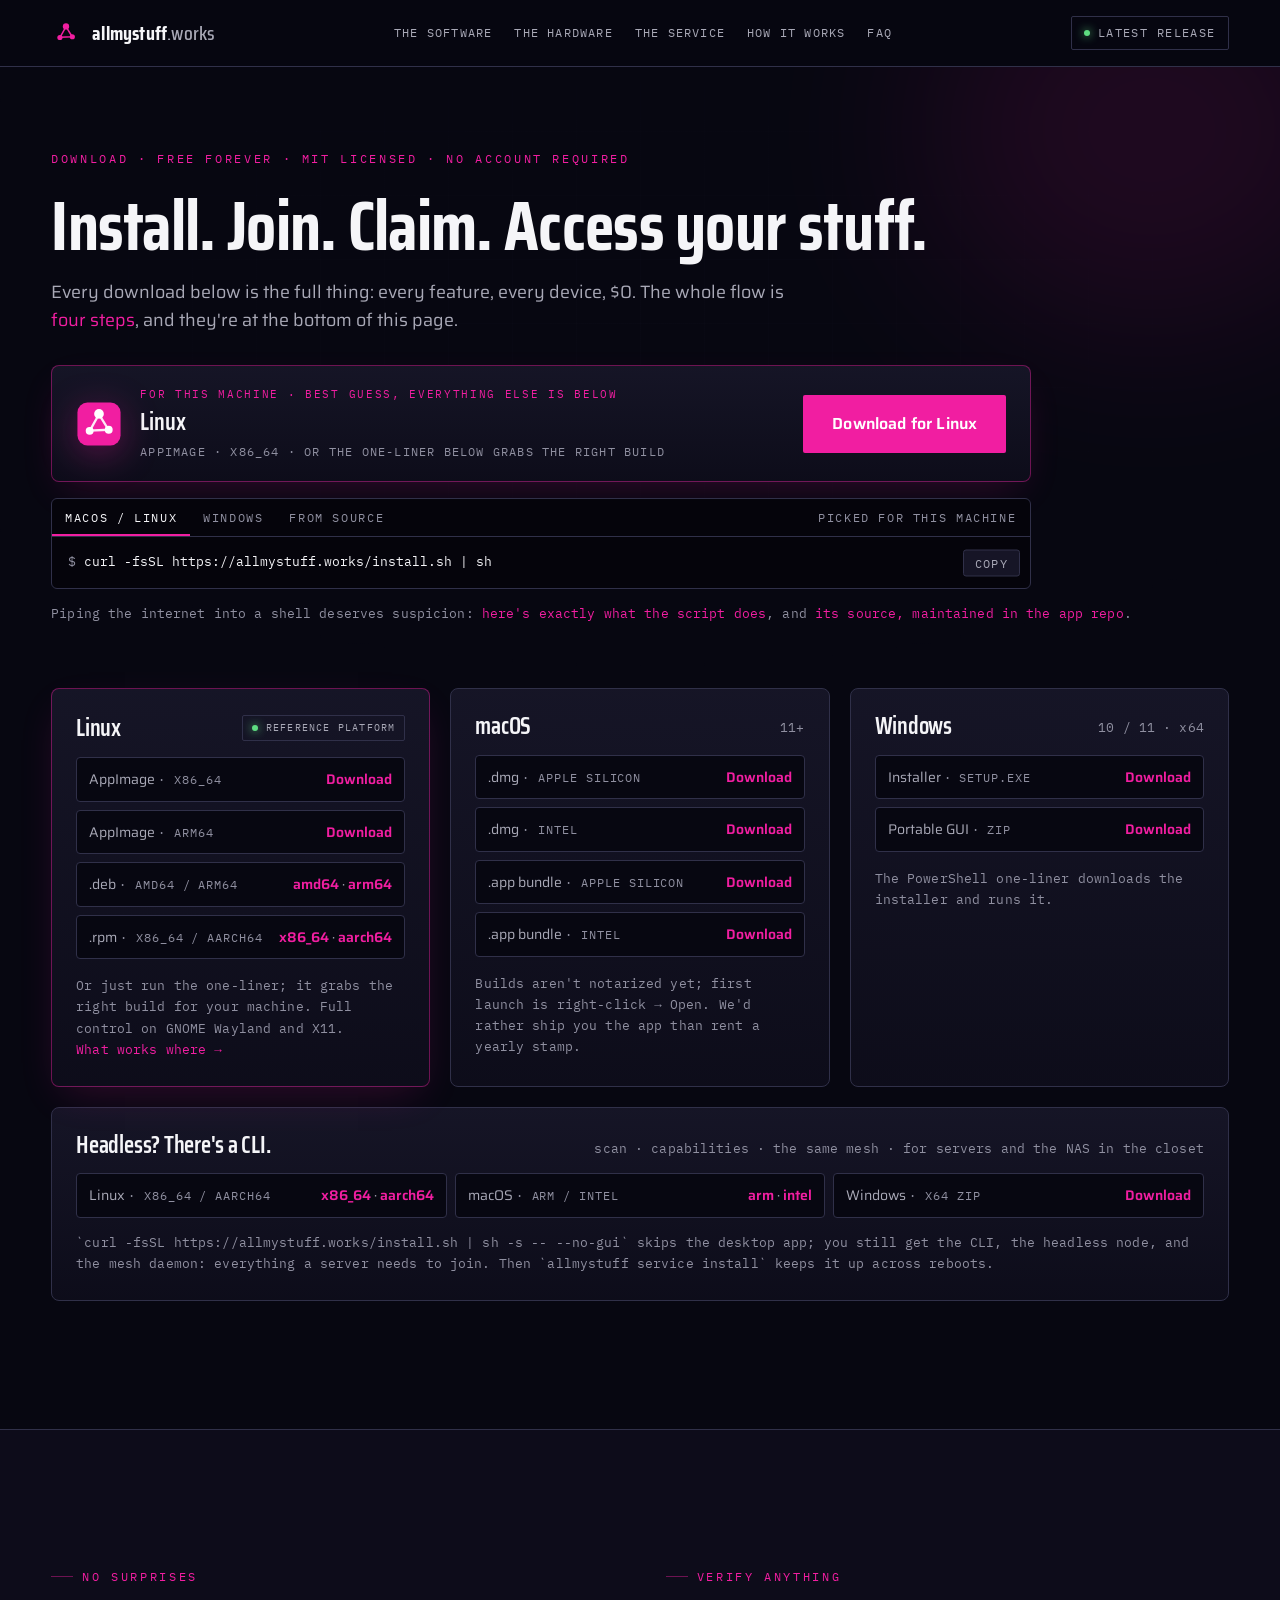
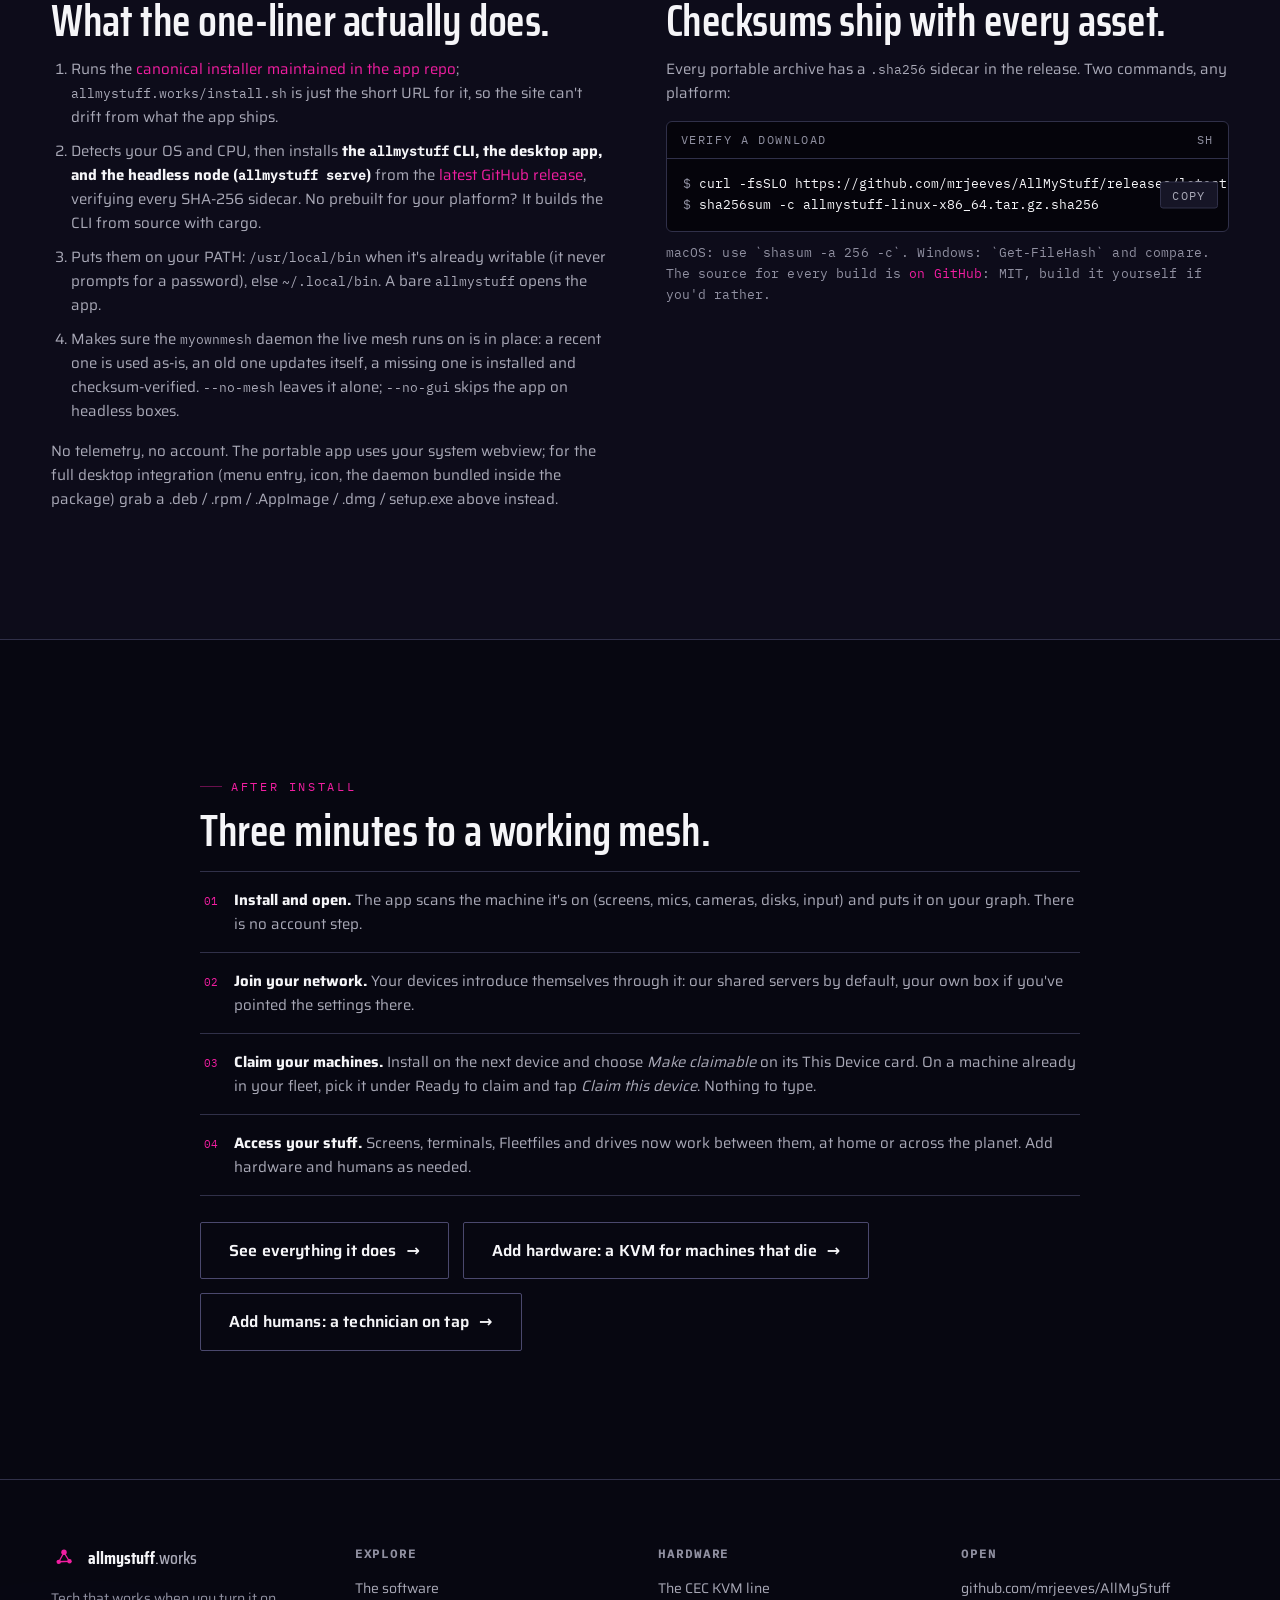
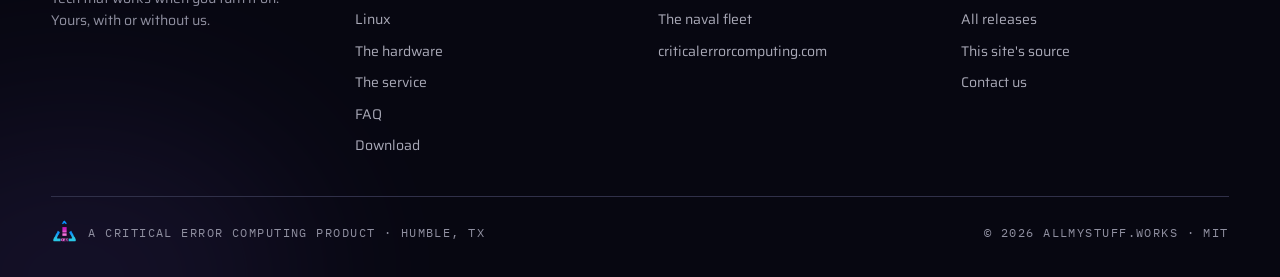
==== commit b4ded9d3: "Make secondary text readable across the site Grey subtext was both too dark and too small: the terti" ====
--- a/download/index.html
+++ b/download/index.html
@@ -27,24 +27,24 @@
   .dl-list { display: grid; gap: 8px; }
   .dl-row { display: flex; align-items: center; justify-content: space-between; gap: 12px; padding: 10px 12px; background: var(--bg); border: 1px solid var(--border); border-radius: 4px; font-size: 14px; color: var(--dim); }
   .dl-row a { color: var(--accent); font-weight: 600; white-space: nowrap; }
-  .dl-row .meta { font-family: var(--font-mono); font-size: 10px; letter-spacing: 0.08em; text-transform: uppercase; color: var(--faint); }
+  .dl-row .meta { font-family: var(--font-mono); font-size: 11.5px; letter-spacing: 0.08em; text-transform: uppercase; color: var(--faint); }
   .cmd { background: oklch(0.115 0.018 285); border: 1px solid var(--border); border-radius: 6px; overflow: hidden; }
-  .cmd .head { display: flex; align-items: center; justify-content: space-between; padding: 9px 14px; border-bottom: 1px solid var(--border); font-family: var(--font-mono); font-size: 10px; letter-spacing: 0.14em; text-transform: uppercase; color: var(--faint); }
+  .cmd .head { display: flex; align-items: center; justify-content: space-between; padding: 9px 14px; border-bottom: 1px solid var(--border); font-family: var(--font-mono); font-size: 11.5px; letter-spacing: 0.14em; text-transform: uppercase; color: var(--faint); }
   .cmd .body { padding: 15px 16px; font-family: var(--font-mono); font-size: 13px; color: var(--text); overflow-x: auto; white-space: nowrap; }
   .cmd .body .p { color: var(--faint); }
-  .note { font-family: var(--font-mono); font-size: 10.5px; letter-spacing: 0.08em; text-transform: uppercase; color: var(--faint); line-height: 1.7; }
+  .note { font-family: var(--font-mono); font-size: 12.5px; letter-spacing: 0.01em; color: var(--faint); line-height: 1.7; }
 
   /* ---- Install tabs + copy buttons (the myownmesh.net wiring) ---- */
   #oneliner { margin-top: 30px; max-width: 980px; }
   #for-you:not([hidden]) + #oneliner { margin-top: 16px; }
-  .term-tab { appearance: none; background: none; border: none; border-bottom: 2px solid transparent; cursor: pointer; font-family: var(--font-mono); font-size: 10px; letter-spacing: 0.14em; text-transform: uppercase; color: var(--faint); padding: 11px 13px 9px; }
+  .term-tab { appearance: none; background: none; border: none; border-bottom: 2px solid transparent; cursor: pointer; font-family: var(--font-mono); font-size: 11.5px; letter-spacing: 0.14em; text-transform: uppercase; color: var(--faint); padding: 11px 13px 9px; }
   .term-tab:hover { color: var(--dim); }
   .term-tab[aria-selected="true"] { color: var(--text); border-bottom-color: var(--accent); }
   .term-tab[aria-selected="true"]:hover { color: var(--text); }
   .snippet { display: none; position: relative; }
   .snippet.active { display: block; }
   .snippet .body { padding-right: 96px; }
-  .copy-btn { position: absolute; top: 50%; right: 10px; transform: translateY(-50%); appearance: none; background: var(--surface); border: 1px solid var(--border); border-radius: 3px; cursor: pointer; font-family: var(--font-mono); font-size: 10px; letter-spacing: 0.12em; text-transform: uppercase; color: var(--dim); padding: 5px 11px; transition: color var(--dur-fast) ease, border-color var(--dur-fast) ease; }
+  .copy-btn { position: absolute; top: 50%; right: 10px; transform: translateY(-50%); appearance: none; background: var(--surface); border: 1px solid var(--border); border-radius: 3px; cursor: pointer; font-family: var(--font-mono); font-size: 11.5px; letter-spacing: 0.12em; text-transform: uppercase; color: var(--dim); padding: 5px 11px; transition: color var(--dur-fast) ease, border-color var(--dur-fast) ease; }
   .copy-btn:hover { color: var(--text); border-color: var(--border-bright); }
   .copy-btn.copied { color: var(--ok); border-color: var(--ok); }
 </style>
@@ -104,7 +104,7 @@
           <div style="min-width: 0; flex: 1;">
             <div style="font-family: var(--font-mono); font-size: 10.5px; letter-spacing: 0.16em; text-transform: uppercase; color: var(--accent); margin-bottom: 6px;">for this machine · best guess, everything else is below</div>
             <div id="fy-name" style="font-family: var(--font-display); font-size: 24px; font-weight: 600; line-height: 1.1;"></div>
-            <div id="fy-meta" style="font-family: var(--font-mono); font-size: 10.5px; letter-spacing: 0.1em; text-transform: uppercase; color: var(--faint); margin-top: 7px;"></div>
+            <div id="fy-meta" style="font-family: var(--font-mono); font-size: 12px; letter-spacing: 0.1em; text-transform: uppercase; color: var(--faint); margin-top: 7px;"></div>
           </div>
           <div style="display: flex; gap: 14px; align-items: center; flex-wrap: wrap;">
             <a class="btn btn-primary" id="fy-btn" href="https://github.com/mrjeeves/AllMyStuff/releases/latest">Download</a>
@@ -158,7 +158,7 @@
             <div class="dl-row"><span>.deb <span class="meta">· amd64 / arm64</span></span><span><a data-asset-end="_amd64.deb" href="https://github.com/mrjeeves/AllMyStuff/releases/latest">amd64</a> · <a data-asset-end="_arm64.deb" href="https://github.com/mrjeeves/AllMyStuff/releases/latest">arm64</a></span></div>
             <div class="dl-row"><span>.rpm <span class="meta">· x86_64 / aarch64</span></span><span><a data-asset-end=".x86_64.rpm" href="https://github.com/mrjeeves/AllMyStuff/releases/latest">x86_64</a> · <a data-asset-end=".aarch64.rpm" href="https://github.com/mrjeeves/AllMyStuff/releases/latest">aarch64</a></span></div>
           </div>
-          <p class="note" style="margin: 0;">Or just run the one-liner; it grabs the right build for your machine. Full control on GNOME Wayland and X11. <a href="../linux/" style="color: var(--accent);">What works where →</a></p>
+          <p class="note" style="margin: 0;">Or just run the one-liner; it grabs the right build for your machine. Full control on GNOME Wayland and X11. <a href="../linux/" style="color: var(--accent); white-space: nowrap;">What works where →</a></p>
         </div>
 
         <!-- macOS -->
@@ -287,7 +287,7 @@
           <p style="font-size: 14px; color: var(--faint); max-width: 32ch; line-height: 1.6;">Tech that works when you turn it on. Yours, with or without us.</p>
         </div>
         <div>
-          <h4 style="font-family: var(--font-mono); font-size: 11px; letter-spacing: 0.16em; text-transform: uppercase; color: var(--faint); margin-bottom: 14px;">Explore</h4>
+          <h4 style="font-family: var(--font-mono); font-size: 12px; letter-spacing: 0.16em; text-transform: uppercase; color: var(--faint); margin-bottom: 14px;">Explore</h4>
           <ul style="list-style: none; display: grid; gap: 9px; font-size: 14px; color: var(--dim);">
             <li><a href="../software/">The software</a></li>
             <li><a href="../linux/">Linux</a></li>
@@ -298,7 +298,7 @@
           </ul>
         </div>
         <div>
-          <h4 style="font-family: var(--font-mono); font-size: 11px; letter-spacing: 0.16em; text-transform: uppercase; color: var(--faint); margin-bottom: 14px;">Hardware</h4>
+          <h4 style="font-family: var(--font-mono); font-size: 12px; letter-spacing: 0.16em; text-transform: uppercase; color: var(--faint); margin-bottom: 14px;">Hardware</h4>
           <ul style="list-style: none; display: grid; gap: 9px; font-size: 14px; color: var(--dim);">
             <li><a href="../hardware/">The CEC KVM line</a></li>
             <li><a href="https://criticalerrorcomputing.com">The naval fleet</a></li>
@@ -306,7 +306,7 @@
           </ul>
         </div>
         <div>
-          <h4 style="font-family: var(--font-mono); font-size: 11px; letter-spacing: 0.16em; text-transform: uppercase; color: var(--faint); margin-bottom: 14px;">Open</h4>
+          <h4 style="font-family: var(--font-mono); font-size: 12px; letter-spacing: 0.16em; text-transform: uppercase; color: var(--faint); margin-bottom: 14px;">Open</h4>
           <ul style="list-style: none; display: grid; gap: 9px; font-size: 14px; color: var(--dim);">
             <li><a href="https://github.com/mrjeeves/AllMyStuff">github.com/mrjeeves/AllMyStuff</a></li>
             <li><a href="https://github.com/mrjeeves/AllMyStuff/releases">All releases</a></li>
@@ -318,9 +318,9 @@
       <div style="display: flex; align-items: center; justify-content: space-between; gap: 16px; flex-wrap: wrap; padding-top: 22px; border-top: 1px solid var(--border);">
         <div style="display: flex; align-items: center; gap: 10px;">
           <img src="../assets/cec-logo.png" alt="Critical Error Computing" style="height: 26px; width: auto;">
-          <span style="font-family: var(--font-mono); font-size: 11px; letter-spacing: 0.12em; text-transform: uppercase; color: var(--faint);">A Critical Error Computing product · Humble, TX</span>
-        </div>
-        <span style="font-family: var(--font-mono); font-size: 11px; letter-spacing: 0.12em; text-transform: uppercase; color: var(--faint);">© 2026 allmystuff.works · MIT</span>
+          <span style="font-family: var(--font-mono); font-size: 12px; letter-spacing: 0.12em; text-transform: uppercase; color: var(--faint);">A Critical Error Computing product · Humble, TX</span>
+        </div>
+        <span style="font-family: var(--font-mono); font-size: 12px; letter-spacing: 0.12em; text-transform: uppercase; color: var(--faint);">© 2026 allmystuff.works · MIT</span>
       </div>
     </div>
   </footer>
--- a/ds/cec/tokens/colors.css
+++ b/ds/cec/tokens/colors.css
@@ -17,7 +17,7 @@
   /* ---- Ink (text on dark) ---- */
   --text:  oklch(0.97 0.004 285);  /* primary text, near-white */
   --dim:   oklch(0.74 0.02 285);   /* secondary / body-on-card */
-  --faint: oklch(0.55 0.025 285);  /* tertiary / mono labels */
+  --faint: oklch(0.66 0.025 285);  /* tertiary / mono labels · ≥5:1 on every surface (WCAG AA) */
 
   /* ---- Accents ---- */
   --accent:      oklch(0.64 0.255 350);                          /* CEC magenta */
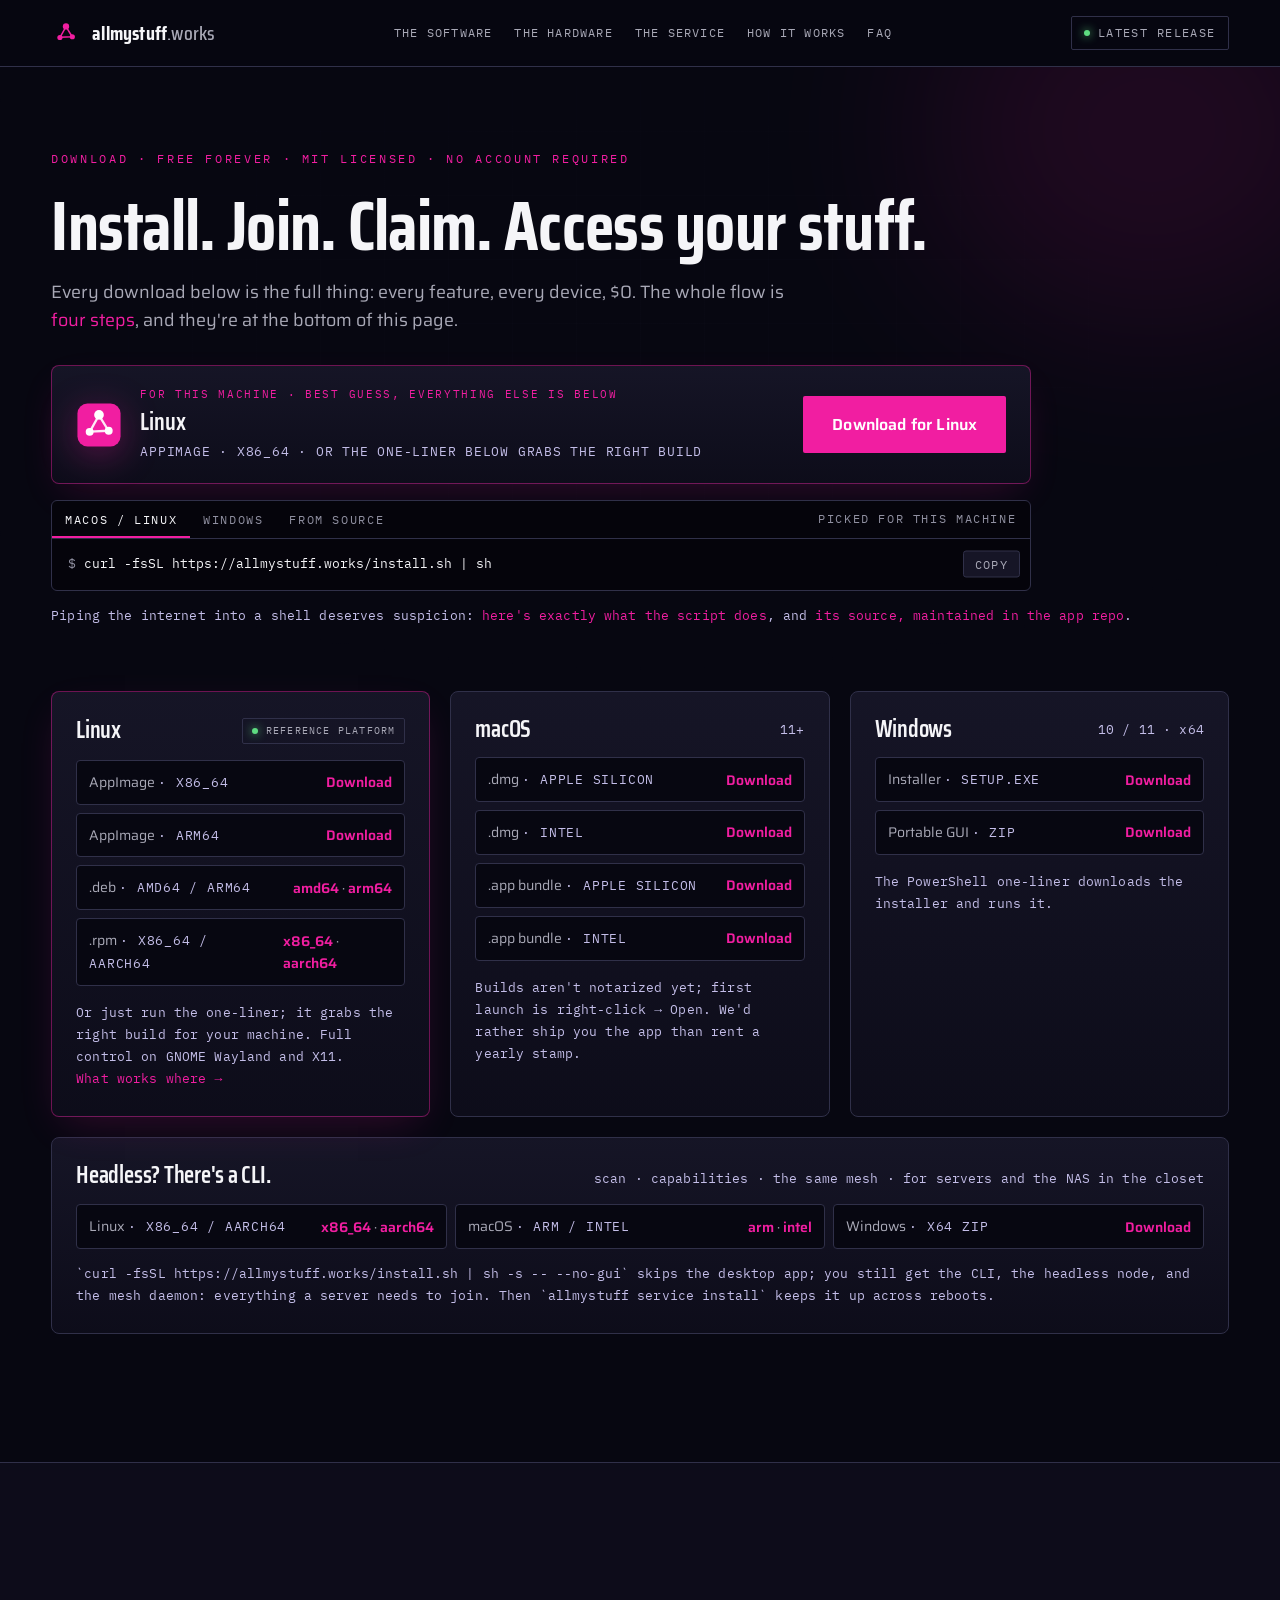
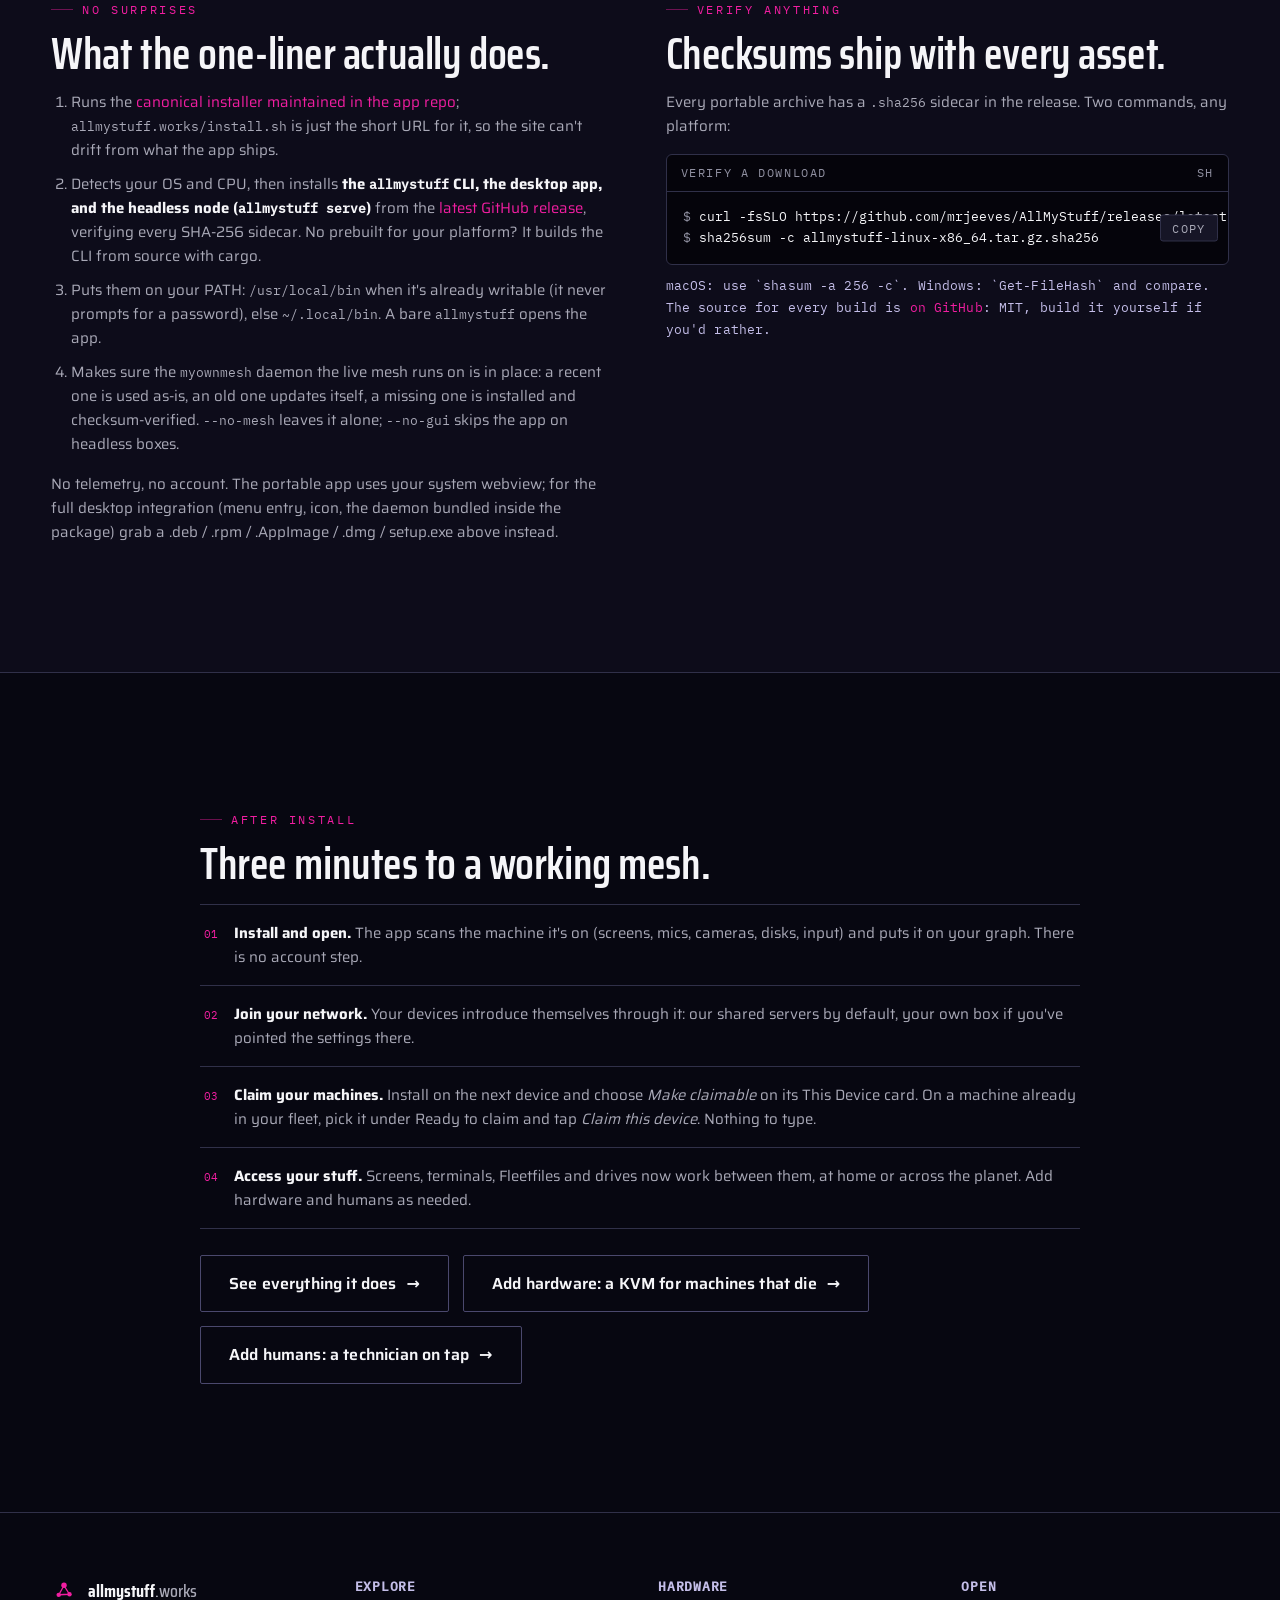
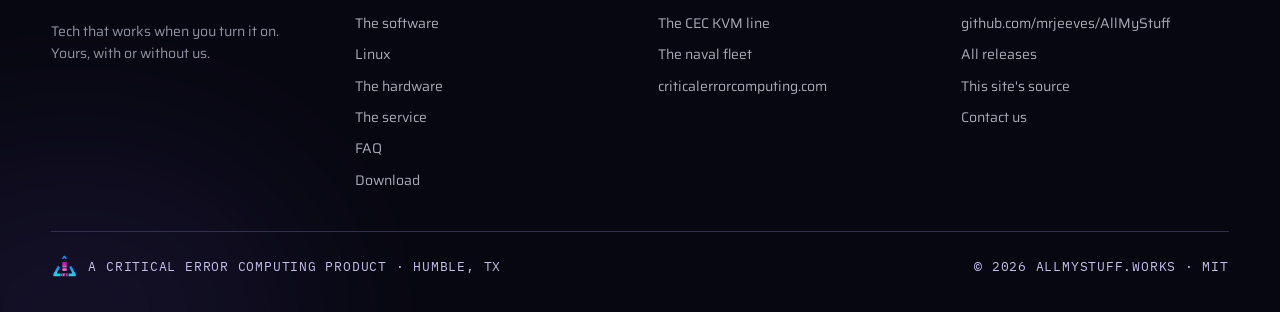
==== commit bde40aab: "Give subtext its own readable style; new claiming headline Lightening the grey made the mono subtext" ====
--- a/download/index.html
+++ b/download/index.html
@@ -27,12 +27,12 @@
   .dl-list { display: grid; gap: 8px; }
   .dl-row { display: flex; align-items: center; justify-content: space-between; gap: 12px; padding: 10px 12px; background: var(--bg); border: 1px solid var(--border); border-radius: 4px; font-size: 14px; color: var(--dim); }
   .dl-row a { color: var(--accent); font-weight: 600; white-space: nowrap; }
-  .dl-row .meta { font-family: var(--font-mono); font-size: 11.5px; letter-spacing: 0.08em; text-transform: uppercase; color: var(--faint); }
+  .dl-row .meta { font-family: var(--font-mono); font-size: 13px; letter-spacing: 0.06em; text-transform: uppercase; color: var(--label); }
   .cmd { background: oklch(0.115 0.018 285); border: 1px solid var(--border); border-radius: 6px; overflow: hidden; }
   .cmd .head { display: flex; align-items: center; justify-content: space-between; padding: 9px 14px; border-bottom: 1px solid var(--border); font-family: var(--font-mono); font-size: 11.5px; letter-spacing: 0.14em; text-transform: uppercase; color: var(--faint); }
   .cmd .body { padding: 15px 16px; font-family: var(--font-mono); font-size: 13px; color: var(--text); overflow-x: auto; white-space: nowrap; }
   .cmd .body .p { color: var(--faint); }
-  .note { font-family: var(--font-mono); font-size: 12.5px; letter-spacing: 0.01em; color: var(--faint); line-height: 1.7; }
+  .note { font-family: var(--font-mono); font-size: 13px; letter-spacing: 0.01em; color: var(--label); line-height: 1.7; }
 
   /* ---- Install tabs + copy buttons (the myownmesh.net wiring) ---- */
   #oneliner { margin-top: 30px; max-width: 980px; }
@@ -104,7 +104,7 @@
           <div style="min-width: 0; flex: 1;">
             <div style="font-family: var(--font-mono); font-size: 10.5px; letter-spacing: 0.16em; text-transform: uppercase; color: var(--accent); margin-bottom: 6px;">for this machine · best guess, everything else is below</div>
             <div id="fy-name" style="font-family: var(--font-display); font-size: 24px; font-weight: 600; line-height: 1.1;"></div>
-            <div id="fy-meta" style="font-family: var(--font-mono); font-size: 12px; letter-spacing: 0.1em; text-transform: uppercase; color: var(--faint); margin-top: 7px;"></div>
+            <div id="fy-meta" style="font-family: var(--font-mono); font-size: 13px; letter-spacing: 0.06em; text-transform: uppercase; color: var(--label); margin-top: 7px;"></div>
           </div>
           <div style="display: flex; gap: 14px; align-items: center; flex-wrap: wrap;">
             <a class="btn btn-primary" id="fy-btn" href="https://github.com/mrjeeves/AllMyStuff/releases/latest">Download</a>
@@ -287,7 +287,7 @@
           <p style="font-size: 14px; color: var(--faint); max-width: 32ch; line-height: 1.6;">Tech that works when you turn it on. Yours, with or without us.</p>
         </div>
         <div>
-          <h4 style="font-family: var(--font-mono); font-size: 12px; letter-spacing: 0.16em; text-transform: uppercase; color: var(--faint); margin-bottom: 14px;">Explore</h4>
+          <h4 style="font-family: var(--font-mono); font-size: 13px; letter-spacing: 0.06em; text-transform: uppercase; color: var(--label); margin-bottom: 14px;">Explore</h4>
           <ul style="list-style: none; display: grid; gap: 9px; font-size: 14px; color: var(--dim);">
             <li><a href="../software/">The software</a></li>
             <li><a href="../linux/">Linux</a></li>
@@ -298,7 +298,7 @@
           </ul>
         </div>
         <div>
-          <h4 style="font-family: var(--font-mono); font-size: 12px; letter-spacing: 0.16em; text-transform: uppercase; color: var(--faint); margin-bottom: 14px;">Hardware</h4>
+          <h4 style="font-family: var(--font-mono); font-size: 13px; letter-spacing: 0.06em; text-transform: uppercase; color: var(--label); margin-bottom: 14px;">Hardware</h4>
           <ul style="list-style: none; display: grid; gap: 9px; font-size: 14px; color: var(--dim);">
             <li><a href="../hardware/">The CEC KVM line</a></li>
             <li><a href="https://criticalerrorcomputing.com">The naval fleet</a></li>
@@ -306,7 +306,7 @@
           </ul>
         </div>
         <div>
-          <h4 style="font-family: var(--font-mono); font-size: 12px; letter-spacing: 0.16em; text-transform: uppercase; color: var(--faint); margin-bottom: 14px;">Open</h4>
+          <h4 style="font-family: var(--font-mono); font-size: 13px; letter-spacing: 0.06em; text-transform: uppercase; color: var(--label); margin-bottom: 14px;">Open</h4>
           <ul style="list-style: none; display: grid; gap: 9px; font-size: 14px; color: var(--dim);">
             <li><a href="https://github.com/mrjeeves/AllMyStuff">github.com/mrjeeves/AllMyStuff</a></li>
             <li><a href="https://github.com/mrjeeves/AllMyStuff/releases">All releases</a></li>
@@ -318,9 +318,9 @@
       <div style="display: flex; align-items: center; justify-content: space-between; gap: 16px; flex-wrap: wrap; padding-top: 22px; border-top: 1px solid var(--border);">
         <div style="display: flex; align-items: center; gap: 10px;">
           <img src="../assets/cec-logo.png" alt="Critical Error Computing" style="height: 26px; width: auto;">
-          <span style="font-family: var(--font-mono); font-size: 12px; letter-spacing: 0.12em; text-transform: uppercase; color: var(--faint);">A Critical Error Computing product · Humble, TX</span>
-        </div>
-        <span style="font-family: var(--font-mono); font-size: 12px; letter-spacing: 0.12em; text-transform: uppercase; color: var(--faint);">© 2026 allmystuff.works · MIT</span>
+          <span style="font-family: var(--font-mono); font-size: 13px; letter-spacing: 0.06em; text-transform: uppercase; color: var(--label);">A Critical Error Computing product · Humble, TX</span>
+        </div>
+        <span style="font-family: var(--font-mono); font-size: 13px; letter-spacing: 0.06em; text-transform: uppercase; color: var(--label);">© 2026 allmystuff.works · MIT</span>
       </div>
     </div>
   </footer>
--- a/ds/cec/tokens/colors.css
+++ b/ds/cec/tokens/colors.css
@@ -17,7 +17,8 @@
   /* ---- Ink (text on dark) ---- */
   --text:  oklch(0.97 0.004 285);  /* primary text, near-white */
   --dim:   oklch(0.74 0.02 285);   /* secondary / body-on-card */
-  --faint: oklch(0.66 0.025 285);  /* tertiary / mono labels · ≥5:1 on every surface (WCAG AA) */
+  --faint: oklch(0.66 0.025 285);  /* tertiary / UI text inside app mockups · ≥5:1 on every surface */
+  --label: oklch(0.82 0.06 292);   /* mono subtext (eyebrows under cards, captions, footnotes) · soft violet, ≥8:1 */
 
   /* ---- Accents ---- */
   --accent:      oklch(0.64 0.255 350);                          /* CEC magenta */
